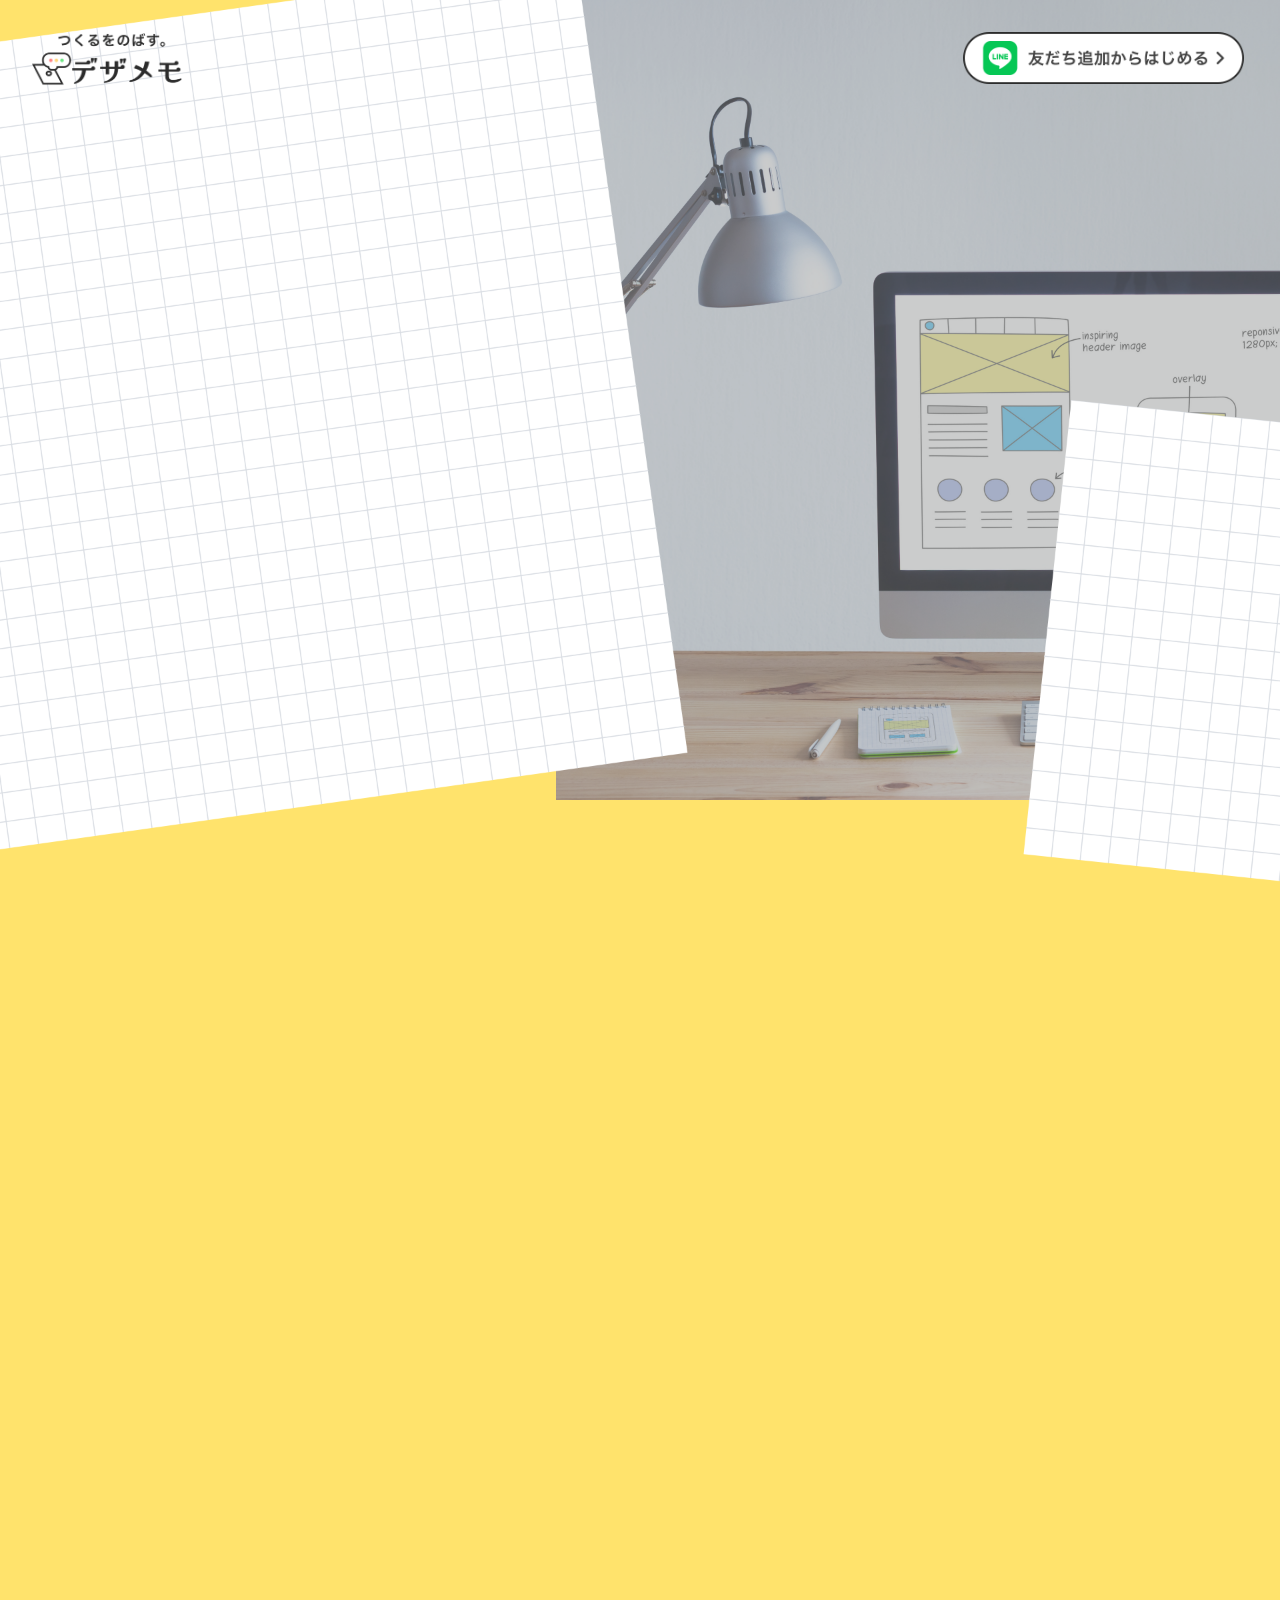
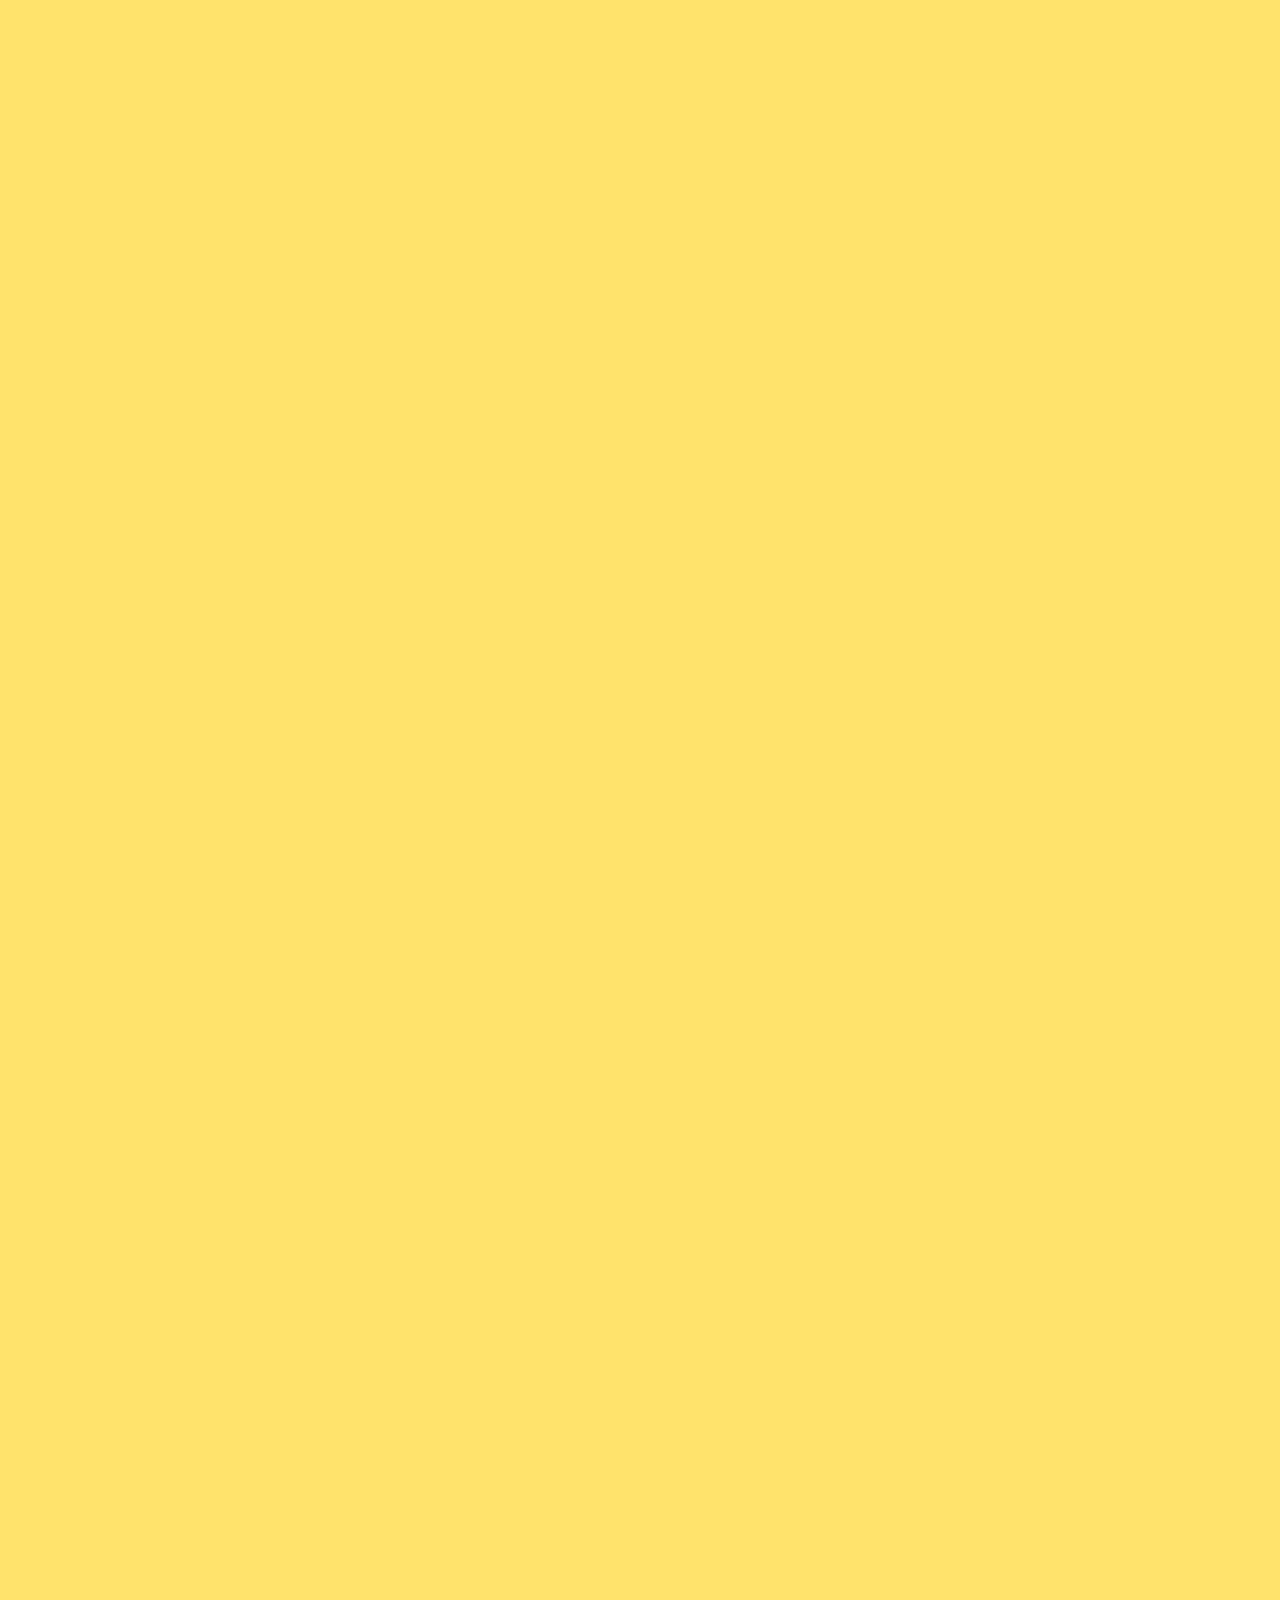
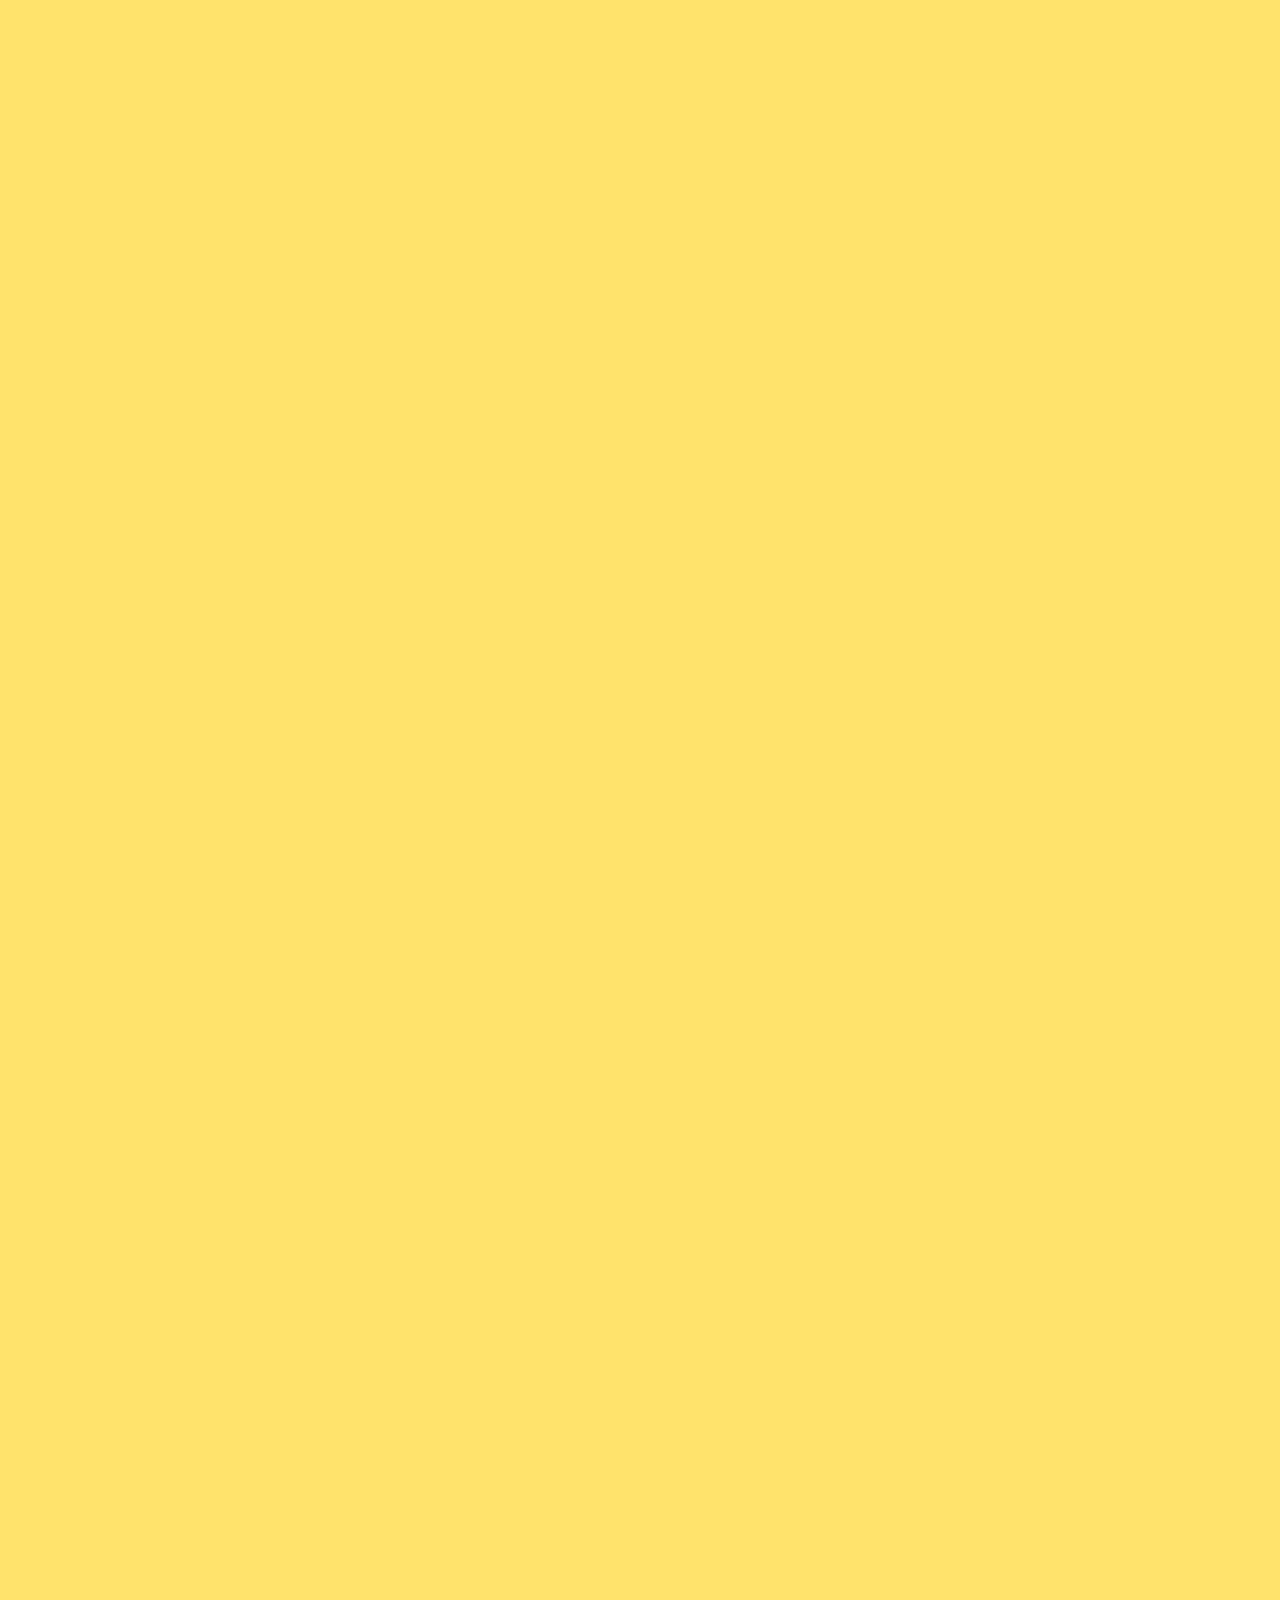
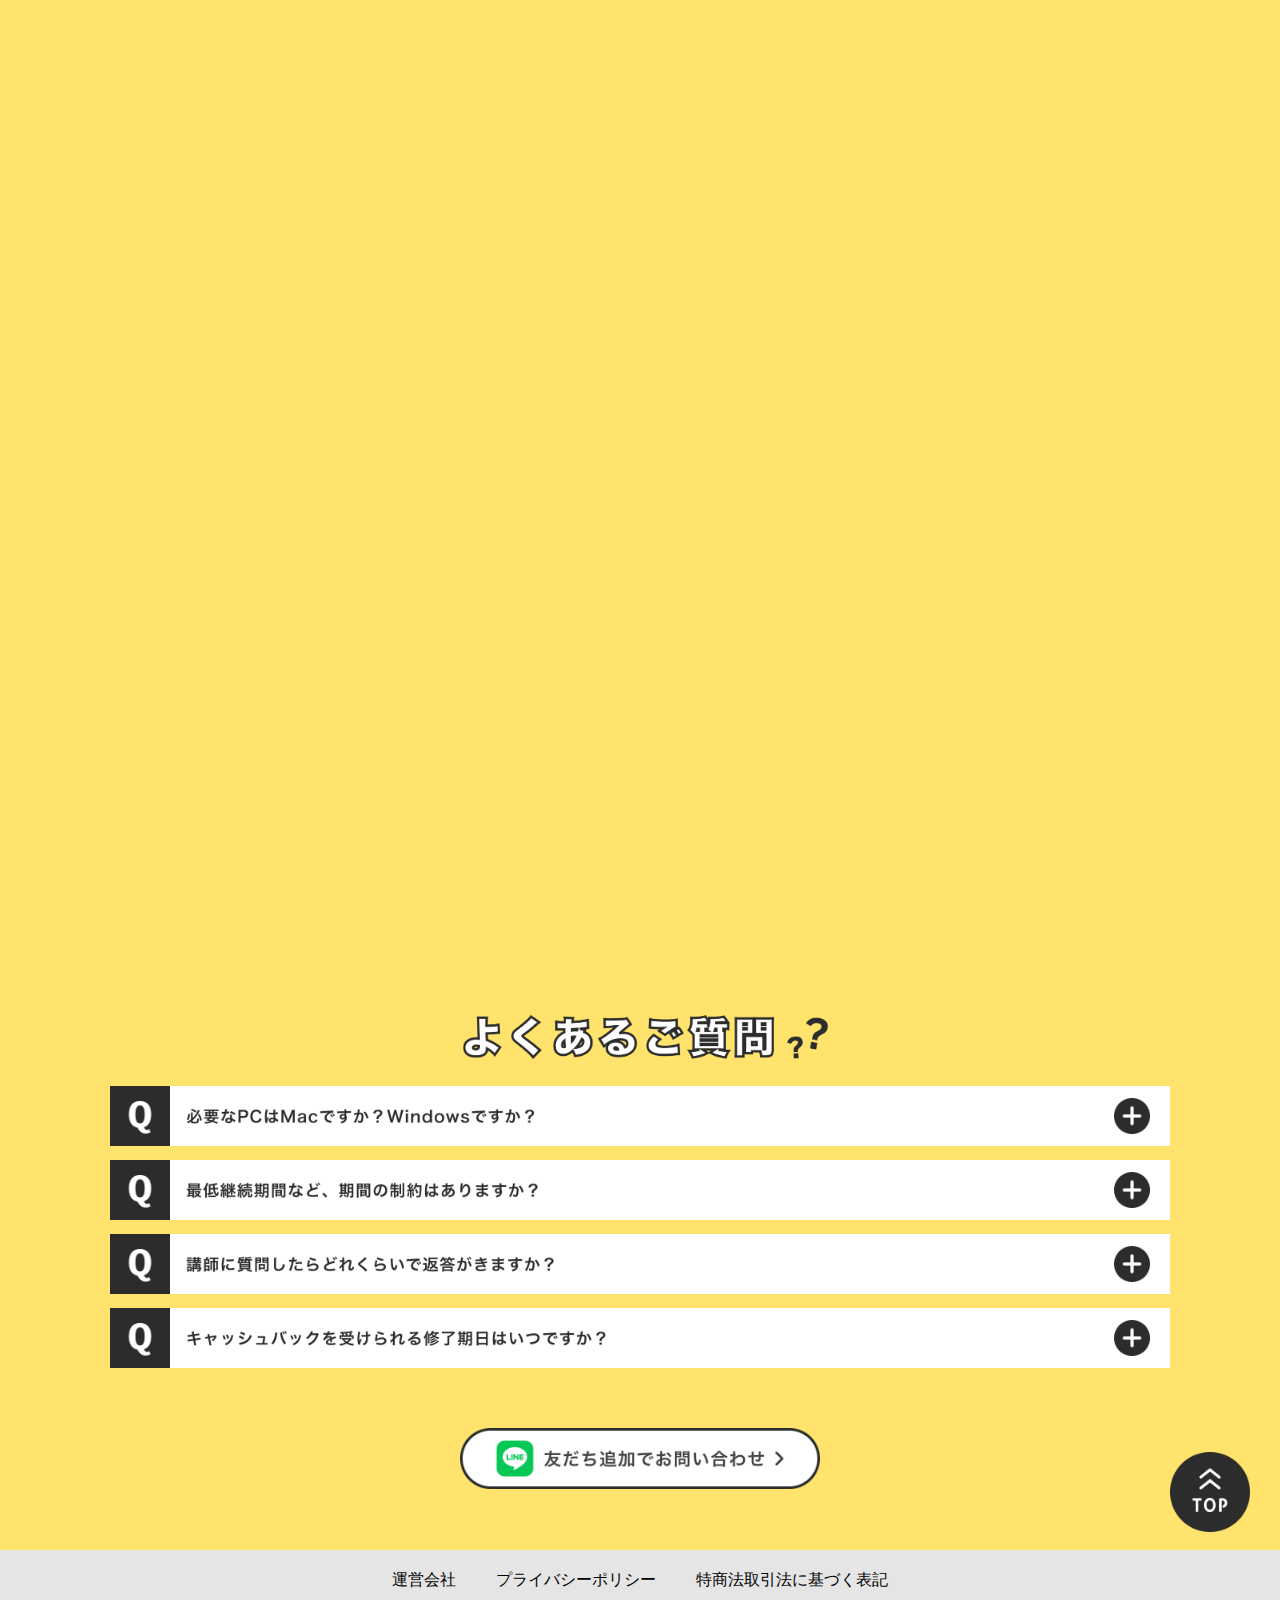
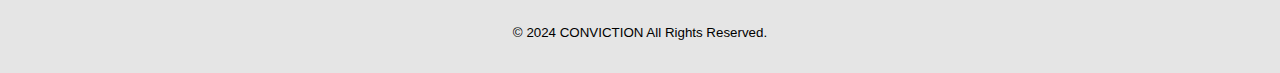
==== index.html @ 263417b7 "load" ====
<!DOCTYPE html>
<html lang="ja">
<head>
<meta http-equiv="Content-Type" content="text/html" charset="UTF-8" />
<meta name="viewport" content="width=device-width, initial-scale=1.0" />
<link rel="icon" href="https://www.conviction-inc/dezamemo.com/assets/img/ico/favicon.ico" />
<title>デザメモ「つくるをのばす。」初心者向けWebデザインカリキュラム</title>
<meta name="description" content="つくるをのばす。初心者向けWebデザインカリキュラム" />
<meta name="keywords" content="デザイン,Webデザイン,WEBデザイン,ウェブデザイン,デザインスクール,webdesign,カリキュラム,スキルアップ,プログラミング,キャリアアップ,デザイナー,プログラマー">
<meta http-equiv="X-UA-Compatible" content="IE=edge" />
<meta name="viewport" content="width=device-width,initial-scale=1,user-scalable=no" />
<meta name="apple-mobile-web-aptitle" content="デザメモ つくるをのばす。初心者向けWebデザインカリキュラム" />
<meta property="og:title" content="デザメモ つくるをのばす。初心者向けWebデザインカリキュラム" />
<meta property="og:description" content="つくるをのばす。初心者向けWebデザインカリキュラム 実践的な課題で実務でも通用するスキルを身につけましょう。" />
<meta property="og:url" content="https://www.conviction-inc/dezamemo.com" />
<meta property="og:image" content="https://www.conviction-inc/dezamemo.com/assets/img/og/ogimage.png" /><!--絶対パスで記述-->
<meta property="og:type" content="website" />
<meta property="og:site_name" content="デザメモ" />
<meta property="og:locale" content="ja_JP" />
<meta name="twitter:card" content="summary_large_image" /><!-- summary summary_large_image photo gallery appから選ぶ -->
<!-- <meta name="twitter:site" content="" /> --><!--twitterユザネ記述-->
<meta name="twitter:title" content="デザメモ つくるをのばす。初心者向けWebデザインカリキュラム" />
<meta name="twitter:url" content="https://www.conviction-inc/dezamemo.com" />
<meta name="twitter:description" content="つくるをのばす。初心者向けWebデザインカリキュラム 実践的な課題で実務でも通用するスキルを身につけましょう。" />
<meta name="twitter:image" content="https://www.conviction-inc/dezamemo.com/assets/mg/og/ogimage.png" /><!--絶対パスで記述-->
<link rel="stylesheet" href="assets/css/reset.css" />
<link rel="stylesheet" href="assets/css/style.css" />
</head>

<body>
<div class="l-wrap">
  <div id="loader">
    <p class="txt">ローディング中</p>
  </div>
  <header class="l-header">
    <h1><img class="p-logo" src="assets/img/dezamemo-logo.png" alt="デザメモ"></h1>
    <button class="p-topBtn" type="button">
      <a href="https://lin.ee/nksVy8W" target="_blank" rel="noopener noreferrer"><img class="p-topBtnImg pc-only" src="assets/img/top-btn.png" alt="友だち追加からはじめる"></a>
    </button>
  </header>
  <main>
    <div class="pc-only">
      <div>
        <img class="p-copyPC smooth" src="assets/img/copy-pc.png" alt="マンツーマンで基礎の基礎から徹底指導！カリキュラム＋コーチング型デザイン学習プログラム">
        <img class="l-visualPC" src="assets/img/main-visual-pc.png" alt="トップビジュアル">
      </div>
      <div class="p-contentsPC fade">
        <h2><img class="p-titlePC" src="assets/img/merit-title-pc.png" alt="デザメモ3つのメリット"></h2>
        <div class="p-meritPC">
          <img class="p-meritPC__img" src="assets/img/merit-pc.png" alt="3つのメリット">
        </div>
      </div>
      <div class="p-contentsPC fade">
        <div class="p-curriPC">
          <img class="p-curriPC__img" src="assets/img/curri-pc.png" alt="カリキュラム内容">
        </div>
      </div>
      <div class="p-contentsPC fade">
        <h2><img class="p-otherTitlePC" src="assets/img/plan-title.png" alt="プラン"></h2>
        <div class="p-planPC">
          <ul>
            <li class="p-planWrapPC">
              <img class="p-planPCImg" src="assets/img/subsc-plan.png" alt="サブスクプラン">
              <div class="p-planTopPC">
                <a href="https://buy.stripe.com/28o03ngq97924Ni28f" target="_blank" rel="noopener noreferrer"><img class="p-planTopPC__topBtn" src="assets/img/subsc-btn.png" alt="サブスクプランを購入"></a>
              </div>
              <div class="p-planBtmPC">
                <a href="https://buy.stripe.com/28obM58XH9haa7C6ow" target="_blank" rel="noopener noreferrer"><img class="p-planBtmPC__btn" src="assets/img/subsc-btn.png" alt="サブスクプランを購入"></a>
              </div>
            </li>
            <li class="p-planWrapPC">
              <img class="p-planPCImg" src="assets/img/5month-plan.png" alt="5ヶ月プラン">
              <div class="p-planTopPC">
                <a href="https://buy.stripe.com/3cs6rL7TDbpi7ZubIR" target="_blank" rel="noopener noreferrer"><img class="p-planTopPC__topBtn" src="assets/img/5month-btn.png" alt="5ヶ月プランを購入"></a>
              </div>
              <div class="p-planBtmPC">
                <a href="https://buy.stripe.com/8wM9DXa1LeBu5RmdR0" target="_blank" rel="noopener noreferrer"><img class="p-planBtmPC__btn" src="assets/img/5month-btn.png" alt="5ヶ月プランを購入"></a>
              </div>
            </li>
            <li class="p-planWrapPC">
              <img class="p-planPCImg" src="assets/img/10month-plan.png" alt="10ヶ月プラン">
              <div class="p-planTopPC">
                <a href="https://buy.stripe.com/9AQ3fzddX8d64Ni00b" target="_blank" rel="noopener noreferrer"><img class="p-planTopPC__topBtn" src="assets/img/10month-btn.png" alt="10ヶ月プランを購入"></a>
              </div>
              <div class="p-planBtmPC">
                <a href="https://buy.stripe.com/14keYh0rb792bbGeV6" target="_blank" rel="noopener noreferrer"><img class="p-planBtmPC__btn" src="assets/img/10month-btn.png" alt="10ヶ月プランを購入"></a>
              </div>
            </li>
          </ul>
        </div>
        <div class="p-planTextPC">
          <img class="p-planTextPC__text" src="assets/img/plan-text-pc.png" alt="大きな手直しも無く、スピード感を持って取り組まれている方で、それぞれ3ヶ月程度が目安期間です。">
        </div>
      </div>
      <div class="p-contentsPC fade">
        <h2><img class="p-exampleTitlePC" src="assets/img/example-title.png" alt="制作例"></h2>
        <div class="p-exampleTextPC">
          <img class="p-exampleTextPC__text" src="assets/img/example-textTop-pc.png" alt="添削による、バナーデザインのブラッシュアップ例を少しだけ公開！ちょっとした工夫で、デザインは一気に変わるものです。">
        </div>
        <div class="p-examplePC">
          <img class="p-examplePC__img" src="assets/img/example-pc.png" alt="制作例詳細">
        </div>
        <div class="p-exampleTextPCBtm">
          <img class="p-exampleTextPCBtm__text" src="assets/img/example-textBtm-pc.png" alt="※元のデザインを尊重してフィードバックをしますので、独創性も活かせます！">
        </div>
      </div>
      <div class="p-contentsPC fade">
        <h2><img class="p-exampleTitlePC" src="assets/img/voice-title.png" alt="受講者の声"></h2>
        <div class="p-voicePC">
          <img class="p-examplePC__img" src="assets/img/voice-pc.png" alt="受講者の声詳細">
        </div>
      </div>
      <div class="p-contentsPC">
        <h2><img class="p-questionTitlePC" src="assets/img/question-title.png" alt="よくある質問"></h2>
        <div class="p-questionPC">
          <ul>
            <li class="p-questionWrapPC">
              <div class="p-question">
                <img class="p-questionBox" src="assets/img/Q.png" alt="Q1">
                <img class="p-question__text" src="assets/img/Q1-pc.png" alt="必要なPCはMacですか？Windowsですか？">
                <button class="p-question__plus" id="button1"></button>
              </div>
              <div class="p-answer hidden" id="list1">
                <img class="p-questionBoxA" src="assets/img/A.png" alt="A1">
                <div>
                  <img class="p-questionBorder" src="assets/img/border.png" alt="点線">
                  <img class="p-question__textA1" src="assets/img/A1-pc.png" alt="どちらでも大丈夫ですが、推奨はMacです。WindowsだとAdobeツールを使った際、動きが重くなるというご報告をいくつかいただいています。">
                </div>
              </div>
            </li>
            <li class="p-questionWrapPC">
              <div class="p-question">
                <img class="p-questionBox" src="assets/img/Q.png" alt="Q2">
                <img class="p-question__text" src="assets/img/Q2-pc.png" alt="最低継続期間など、期間の制約はありますか？">
                <button class="p-question__plus" id="button2"></button>
              </div>
              <div class="p-answer hidden" id="list2">
                <img class="p-questionBoxA" src="assets/img/A.png" alt="A2">
                <div>
                  <img class="p-questionBorder" src="assets/img/border.png" alt="点線">
                  <img class="p-question__textA2" src="assets/img/A2-pc.png" alt="いずれのプランも途中解約は不可とさせていただいております。(サブスクプラン以外は早期修了でキャッシュバックあり/いずれのプランも8日以内での解約希望はクーリングオフ適用で全額返金)">
                </div>
              </div>
            </li>
            <li class="p-questionWrapPC">
              <div class="p-question">
                <img class="p-questionBox" src="assets/img/Q.png" alt="Q3">
                <img class="p-question__text" src="assets/img/Q3-pc.png" alt="講師に質問したらどれくらいで返答がきますか？">
                <button class="p-question__plus" id="button3"></button>
              </div>
              <div class="p-answer hidden" id="list3">
                <img class="p-questionBoxA" src="assets/img/A.png" alt="A3">
                <div>
                  <img class="p-questionBorder" src="assets/img/border.png" alt="点線">
                  <img class="p-question__text3" src="assets/img/A3-pc.png" alt="質問から24時間以内に何かしらの返答をお送りしております。質問は1日(24時間)のうちいつでも可能です。ただしながら現役エンジニア/デザイナーが講師を務めておりますので、業務都合により返答状況に変動がございますことをご承知おきいただければと思います。">
                </div>
              </div>
            </li>
            <li class="p-questionWrapPC">
              <div class="p-question">
                <img class="p-questionBox" src="assets/img/Q.png" alt="Q4">
                <img class="p-question__text" src="assets/img/Q4-pc.png" alt="キャッシュバックを受けられる修了期日はいつですか？">
                <button class="p-question__plus" id="button4"></button>
              </div>
              <div class="p-answer hidden" id="list4">
                <img class="p-questionBoxA" src="assets/img/A.png" alt="A4">
                <div>
                  <img class="p-questionBorder" src="assets/img/border.png" alt="点線">
                  <img class="p-question__text4" src="assets/img/A4-pc.png" alt="(サブスクプラン以外)1ヶ月ごとに修了状況を確認いたします。翌月へと日付が切り替わった瞬間から、1ヶ月分キャッシュバックが減ります。例：5ヶ月プラン/ 3月18日入会→4月17日 23:59までにカリキュラム修了(フィードバック含む)していれば、4ヶ月分のキャッシュバックとなります。(4月18日 0:00から3ヶ月分に切替)※1ヶ月は、月の途中からであっても当月が30日間であれば30日、31日間ある月であれば31日、というようにカウントします。">
                </div>
              </div>
            </li>
          </ul>
        </div>
      </div>
      <div class="p-contentsPC">
        <button class="p-btmBtn" type="button">
          <a href="https://lin.ee/nksVy8W" target="_blank" rel="noopener noreferrer"><img class="p-btmBtnImg" src="assets/img/btm-btn.png" alt="友だち追加でお問い合わせ"></a>
        </button>
      </div>
    </div>
    <div class="mb-only">
      <img class="l-visualMB" src="assets/img/main-visual-mb.png" alt="トップビジュアル">
      <div class="l-topContents">
        <img class="p-copyMB smooth" src="assets/img/copy-mb.png" alt="マンツーマンで基礎の基礎から徹底指導！カリキュラム＋コーチング型デザイン学習プログラム">
        <button class="p-topBtnMB" type="button">
          <a href="https://lin.ee/nksVy8W" target="_blank" rel="noopener noreferrer"><img class="p-topBtnMB__img" src="assets/img/top-btn.png" alt="友だち追加からはじめる"></a>
        </button>
      </div>
      <div class="p-contentsMB fade">
        <h2><img class="p-titleMB" src="assets/img/merit-title-mb.png" alt="デザメモ3つのメリット"></h2>
        <div class="p-meritMB">
          <ul>
            <li><img class="p-meritMB__img" src="assets/img/merit-1.png" alt="1つ目のメリット"></li>
            <li><img class="p-meritMB__img" src="assets/img/merit-2.png" alt="2つ目のメリット"></li>
            <li><img class="p-meritMB__img" src="assets/img/merit-3.png" alt="3つ目のメリット"></li>
          </ul>
        </div>
      </div>
      <div class="p-contentsMB fade">
        <div class="p-curriMB">
          <img class="p-curriMB__img" src="assets/img/curri-mb.png" alt="カリキュラム内容">
        </div>
      </div>
      <div class="p-contentsMB fade">
        <h2><img class="p-planTitleMB" src="assets/img/plan-title.png" alt="プラン"></h2>
        <div class="p-planMB">
          <ul>
            <li class="p-planWrap">
              <img class="p-planWrap__img" src="assets/img/subsc-plan.png" alt="サブスクプラン">
              <div class="p-planTop">
                <a href="https://buy.stripe.com/28o03ngq97924Ni28f" target="_blank" rel="noopener noreferrer"><img class="p-planMB__topBtn" src="assets/img/subsc-btn.png" alt="サブスクプランを購入"></a>
              </div>
              <div class="p-planBtm">
                <a href="https://buy.stripe.com/28obM58XH9haa7C6ow" target="_blank" rel="noopener noreferrer"><img class="p-planMB__btn" src="assets/img/subsc-btn.png" alt="サブスクプランを購入"></a>
              </div>
            </li>
            <li class="p-planWrap">
              <img class="p-planWrap__img" src="assets/img/5month-plan.png" alt="5ヶ月プラン">
              <div class="p-planTop">
                <a href="https://buy.stripe.com/3cs6rL7TDbpi7ZubIR" target="_blank" rel="noopener noreferrer"><img class="p-planMB__topBtn" src="assets/img/5month-btn.png" alt="5ヶ月プランを購入"></a>
              </div>
              <div class="p-planBtm">
                <a href="https://buy.stripe.com/8wM9DXa1LeBu5RmdR0" target="_blank" rel="noopener noreferrer"><img class="p-planMB__btn" src="assets/img/5month-btn.png" alt="5ヶ月プランを購入"></a>
              </div>
            </li>
            <li class="p-planWrap">
              <img class="p-planWrap__img" src="assets/img/10month-plan.png" alt="10ヶ月プラン">
              <div class="p-planTop">
                <a href="https://buy.stripe.com/9AQ3fzddX8d64Ni00b" target="_blank" rel="noopener noreferrer"><img class="p-planMB__topBtn" src="assets/img/10month-btn.png" alt="10ヶ月プランを購入"></a>
              </div>
              <div class="p-planBtm">
                <a href="https://buy.stripe.com/14keYh0rb792bbGeV6" target="_blank" rel="noopener noreferrer"><img class="p-planMB__btn" src="assets/img/10month-btn.png" alt="10ヶ月プランを購入"></a>
              </div>
            </li>
          </ul>
        </div>
        <div class="p-planTextMB"><img class="p-planTextMB__text" src="assets/img/plan-text-mb.png" alt="プラン注意文言"></div>
      </div>
      <div class="p-contentsMB fade">
        <h2><img class="p-planTitleMB" src="assets/img/example-title.png" alt="制作例"></h2>
        <div class="p-exampleTextMB">
          <img class="p-exampleTextMB__text" src="assets/img/example-textTop-mb.png" alt="添削による、バナーデザインのブラッシュアップ例を少しだけ公開！ちょっとした工夫で、デザインは一気に変わるものです。">
        </div>
        <div class="p-exampleMB">
          <img class="p-meritPC__img" src="assets/img/example-mb.png" alt="制作例詳細">
        </div>
        <div class="p-exampleTextMBBtm">
          <img class="p-exampleTextMBBtm__text" src="assets/img/example-textBtm-mb.png" alt="※元のデザインを尊重してフィードバックをしますので、独創性も活かせます！">
        </div>
      </div>
      <div class="p-contentsMB fade">
        <h2><img class="p-planTitleMB" src="assets/img/voice-title.png" alt="受講者の声"></h2>
        <div class="p-voiceMB">
          <img class="p-meritPC__img" src="assets/img/voice-mb.png" alt="受講者の声詳細">
        </div>
      </div>
      <div class="p-contentsMB">
        <h2><img class="p-questionTitleMB" src="assets/img/question-title.png" alt="よくある質問"></h2>
        <div class="p-questionPC">
          <ul>
            <li class="p-questionWrapPC">
              <div class="p-question">
                <img class="p-questionBox" src="assets/img/Q.png" alt="Q1">
                <img class="p-question__text" src="assets/img/Q1-mb.png" alt="必要なPCはMacですか？Windowsですか？">
                <button class="p-question__plus" id="button5"></button>
              </div>
              <div class="p-answer hidden" id="list5">
                <img class="p-questionBoxA" src="assets/img/A.png" alt="A1">
                <div>
                  <img class="p-questionBorder" src="assets/img/border.png" alt="点線">
                  <img class="p-question__textA1" src="assets/img/A1-mb.png" alt="どちらでも大丈夫ですが、推奨はMacです。WindowsだとAdobeツールを使った際、動きが重くなるというご報告をいくつかいただいています。">
                </div>
              </div>
            </li>
            <li class="p-questionWrapPC">
              <div class="p-question">
                <img class="p-questionBox" src="assets/img/Q.png" alt="Q2">
                <img class="p-question__text" src="assets/img/Q2-mb.png" alt="最低継続期間など、期間の制約はありますか？">
                <button class="p-question__plus" id="button6"></button>
              </div>
              <div class="p-answer hidden" id="list6">
                <img class="p-questionBoxA" src="assets/img/A.png" alt="A2">
                <div>
                  <img class="p-questionBorder" src="assets/img/border.png" alt="点線">
                  <img class="p-question__textA2" src="assets/img/A2-mb.png" alt="いずれのプランも途中解約は不可とさせていただいております。(サブスクプラン以外は早期修了でキャッシュバックあり/いずれのプランも8日以内での解約希望はクーリングオフ適用で全額返金)">
                </div>
              </div>
            </li>
            <li class="p-questionWrapPC">
              <div class="p-question">
                <img class="p-questionBox" src="assets/img/Q.png" alt="Q3">
                <img class="p-question__text" src="assets/img/Q3-mb.png" alt="講師に質問したらどれくらいで返答がきますか？">
                <button class="p-question__plus" id="button7"></button>
              </div>
              <div class="p-answer hidden" id="list7">
                <img class="p-questionBoxA" src="assets/img/A.png" alt="A3">
                <div>
                  <img class="p-questionBorder" src="assets/img/border.png" alt="点線">
                  <img class="p-question__text3" src="assets/img/A3-mb.png" alt="質問から24時間以内に何かしらの返答をお送りしております。質問は1日(24時間)のうちいつでも可能です。ただしながら現役エンジニア/デザイナーが講師を務めておりますので、業務都合により返答状況に変動がございますことをご承知おきいただければと思います。">
                </div>
              </div>
            </li>
            <li class="p-questionWrapPC">
              <div class="p-question">
                <img class="p-questionBox" src="assets/img/Q.png" alt="Q4">
                <img class="p-question__text" src="assets/img/Q4-mb.png" alt="キャッシュバックを受けられる修了期日はいつですか？">
                <button class="p-question__plus" id="button8"></button>
              </div>
              <div class="p-answer hidden" id="list8">
                <img class="p-questionBoxA" src="assets/img/A.png" alt="A4">
                <div>
                  <img class="p-questionBorder" src="assets/img/border.png" alt="点線">
                  <img class="p-question__text4" src="assets/img/A4-mb.png" alt="(サブスクプラン以外)1ヶ月ごとに修了状況を確認いたします。翌月へと日付が切り替わった瞬間から、1ヶ月分キャッシュバックが減ります。例：5ヶ月プラン/ 3月18日入会→4月17日 23:59までにカリキュラム修了(フィードバック含む)していれば、4ヶ月分のキャッシュバックとなります。(4月18日 0:00から3ヶ月分に切替)※1ヶ月は、月の途中からであっても当月が30日間であれば30日、31日間ある月であれば31日、というようにカウントします。">
                </div>
              </div>
            </li>
          </ul>
        </div>
      </div>
      <div class="p-contentsMB">
        <button class="p-btmBtn" type="button">
          <a href="https://lin.ee/nksVy8W" target="_blank" rel="noopener noreferrer"><img class="p-btmBtnImg" src="assets/img/btm-btn.png" alt="友だち追加でお問い合わせ"></a>
        </button>
      </div>
    </div>
    <div class="p-pageTop">
      <img class="c-pageTop" src="assets/img/page-top.png" alt="ページトップへ">
    </div>
  </main>
  <footer class="l-footer">
    <nav>
      <ul class="p-footerNav">
        <li><a href="https://www.conviction-inc.com/" target="_blank" rel="noopener noreferrer">運営会社</a></li>
        <li><a href="privacy/index.html">プライバシーポリシー</a></li>
        <li><a href="tokusyoho/index.html">特商法取引法に基づく表記</a></li>
      </ul>
    </nav>
    <small>&copy; 2024 CONVICTION All Rights Reserved.</small>
  </footer>
</div>
<script type="text/javascript" src="assets/js/index.js"></script>
</body>
</html>
---- assets/css/style.css ----
#loader {
  position: fixed;
  width: 100%;
  height: 100vh;
  background-color: #fff;
  z-index: 555;
  top: 0;
  left: 0;
  display: flex;
  justify-content: center;
  align-items: center;
  z-index: 9999;
}

#loader .txt {
  font-size: 45px;
  font-weight: bold;
  color: rgb(30, 50, 93);
}

.loaded {
  opacity: 0;
  visibility: hidden;
}

.pc-only {
  margin: 0;
  padding: 0;
}

.mb-only {
  margin: 0;
  padding: 0;
}

.l-wrap {
  width: 100vw;
  margin: 0;
  padding: 0;
}

.l-header {
  display: flex;
  top: 0;
  left: 0;
  margin: 20px 32px 0;
  position: absolute;
  width: calc(100vw - 64px);
  height: 54px;
}

.p-logo {
  left: 32px;
  margin-top: -8px;
  width: 100%;
  height: 58px;
  z-index: 1000;
}

.p-copyPC {
  position: absolute;
  z-index: 2;
  left: 10%;
  top: 132px;
  height: 44vw;
}

.l-visualPC {
  width: 100vw;
  height: auto;
  z-index: 1;
}

.l-visualMB {
  width: 100vw;
  height: auto;
}

.p-topBtn {
  position: absolute;
  top: 12px;
  right: 4px;
  width: auto;
  height: 52px;
  z-index: 101;
}

.p-topBtnImg {
  width: auto;
  height: 52px;
}

.p-contentsPC {
  margin: 60px 0 0;
  width: 100vw;
}

.p-contentsMB {
  margin: 60px 0 0;
  width: 100vw;
}

.p-titlePC {
  display: block;
  margin: 0 auto;
  height: 70px;
}

.p-titleMB {
  display: block;
  margin: 0 auto;
  height: 120px;
}

.p-meritPC {
  margin: 32px 44px 0 36px;
}

.p-meritPC__img {
  width: 100%;
}

.p-meritMB {
  margin: 32px 20px 0 10px;
}

.p-meritMB li {
  margin-bottom: 16px;
  width: 100%;
}

.p-meritMB li:last-child {
  margin-bottom: 0;
}

.p-meritMB__img {
  width: 100%;
}

.p-curriPC {
  margin: 0 20px;
  padding-top: 28px;
}

.p-curriPC__img {
  width: calc(100vw - 40px);
}

.p-curriMB {
  padding-top: 10px;
}

.p-curriMB__img {
  width: 100vw;
}

.p-otherTitlePC {
  display: block;
  margin: 0 auto;
  padding-top: 20px;
  height: 84px;
}

.p-planTitleMB {
  display: block;
  margin: 0 auto;
  padding-top: 20px;
  height: 80px;
}

.p-planPC {
  margin: 32px auto 0;
}

.p-planPC ul {
  display: flex;
  justify-content: center;
  margin-right: 0;
}

.p-planPC ul li {
  margin-right: 8px;
}

.p-planPC ul li:last-child {
  margin-right: 0;
}

.p-planWrapPC {
  position: relative;
}

.p-planMB {
  margin: 32px 16px 0;
}

.p-planWrap {
  position: relative;
  margin-bottom: 20px;
}

.p-planWrap:last-child {
  margin-bottom: 0;
}

.p-planPCImg {
  width: auto;
  height: 1100px;
}

.p-planWrap__img {
  display: block;
  margin: 0 auto;
  width: auto;
  height: 1100px;
}

.p-planTopPC {
  display: block;
  margin: 0 auto;
  width: 300px;
  height: auto;
}

.p-planBtmPC {
  display: block;
  margin: 0 auto;
  width: 300px;
  height: auto;
}

.p-planTopPC__topBtn {
  z-index: 2;
  position: absolute;
  bottom: 486px;
  width: 300px;
}

.p-planBtmPC__btn {
  z-index: 2;
  display: block;
  margin: 0 auto;
  position: absolute;
  bottom: 52px;
  width: 300px;
}

.p-planTop {
  display: block;
  margin: 0 auto;
  width: 300px;
  height: auto;
}

.p-planBtm {
  display: block;
  margin: 0 auto;
  width: 300px;
  height: auto;
}

.p-planMB__topBtn {
  z-index: 2;
  position: absolute;
  bottom: 486px;
  width: 300px;
}

.p-planMB__btn {
  z-index: 2;
  display: block;
  margin: 0 auto;
  position: absolute;
  bottom: 52px;
  width: 300px;
}

.p-planTextPC {
  display: block;
  margin: 16px auto 0;
  width: 830px;
}

.p-planTextMB {
  display: block;
  margin: 16px auto 0;
  width: 310px;
}

.p-planTextPC__text {
  width: 830px;
}

.p-planTextMB__text {
  display: block;
  margin: 0 auto;
  width: 310px;
}

.p-exampleTitlePC {
  display: block;
  margin: 0 auto;
  padding-top: 60px;
  height: 84px;
}

.p-exampleTextPC {
  display: block;
  margin: 32px auto 0;
  width: 620px;
}

.p-exampleTextPC__text {
  width: 620px;
}

.p-exampleTextPCBtm {
  display: block;
  margin: 12px auto 0;
  width: 700px;
}

.p-exampleTextPCBtm__text {
  width: 700px;
}

.p-exampleTextMB {
  display: block;
  margin: 32px auto 0;
  width: 310px;
}

.p-exampleTextMB__text {
  display: block;
  margin: 0 auto;
  width: 310px;
}

.p-exampleTextMBBtm {
  display: block;
  margin: 12px auto 0;
  width: 312px;
}

.p-exampleTextMBBtm__text {
  display: block;
  margin: 0 auto;
  width: 312px;
}

.p-examplePC {
  margin: 24px 44px 0;
}

.p-examplePC__img {
  width: 100%;
}

.p-exampleMB {
  margin: 32px 20px 0;
}

.p-voicePC {
  margin: 10px 44px 0;
}

.p-voiceMB {
  margin: 6px 20px 0;
}

.p-questionPC {
  margin: 24px 110px 0;
}

.p-questionTitlePC {
  display: block;
  margin: 0 auto;
  padding-top: 60px;
  padding-left: 12px;
  height: 50px;
}

.p-questionTitleMB {
  display: block;
  margin: 0 auto;
  padding-top: 50px;
  padding-left: 12px;
  height: 46px;
}

.p-questionWrapPC {
  background-color: white;
  margin-bottom: 14px;
  width: 100%;
  height: auto;
}

.p-question {
  display: flex;
  align-items: center;
}

.p-answer {
  display: flex;
  align-items: flex-start
}

.p-questionBox {
  width: 60px;
  height: 60px;
}

.p-questionBoxA {
  margin-top: 3px;
  width: 60px;
  height: 60px;
}

.p-question__text {
  display: block;
  margin-left: 16px;
  width: auto;
  height: 16px;
}

.p-question__plus {
  display: block;
  margin: 0 20px 0 auto;
  width: 36px;
  height: 36px;
  background: url("../img/plus.png");
  background-size: contain;
  background-repeat: no-repeat;
}

.p-question__plus.close {
  background: url("../img/mainasu.png");
  background-size: contain;
  background-repeat: no-repeat;
}

.p-questionBorder {
  display: block;
  top: -8px;
  width: 100%;
}

.p-question__textA1 {
  display: block;
  margin: 16px 0 20px 16px;
  width: auto;
  height: 64px;
}

.p-question__textA2 {
  display: block;
  margin: 16px 0 20px 16px;
  width: auto;
  height: 66px;
}

.p-question__text3 {
  display: block;
  margin: 16px 0 20px 16px;
  width: auto;
  height: 90px;
}

.p-question__text4 {
  display: block;
  margin: 16px 0 20px 16px;
  width: auto;
  height: 168px;
}

.p-btmBtn {
  display: block;
  margin: 0 auto 60px;
  width: 360px;
  height: auto;
}

.p-btmBtnImg {
  width: 360px;
  height: auto;
}

.l-footer {
  text-align: center;
  background-color: #E5E5E5;
  padding: 20px 0 32px 0;
}

.p-footerNav {
  display: flex;
  justify-content: center;
  margin-bottom: 32px;
}

.p-footerNav li {
  margin-right: 40px;
}

.p-footerNav li:last-child {
  margin-right: 0;
}

.p-pageTop {
  margin: -100px 30px 0 auto;
  padding-bottom: 18px;
  width: 80px;
  height: 80px;
}

.c-pageTop {
  width: 80px;
  height: 80px;
}

@media only screen and (max-width: 1019px) {
  .p-planPCImg {
    width: auto;
    height: 900px;
  }

  .p-planTopPC {
    display: block;
    margin: 0 auto;
    width: 250px;
    height: auto;
  }
  
  .p-planBtmPC {
    display: block;
    margin: 0 auto;
    width: 250px;
    height: auto;
  }
  
  .p-planTopPC__topBtn {
    z-index: 2;
    position: absolute;
    bottom: 406px;
    width: 250px;
  }
  
  .p-planBtmPC__btn {
    z-index: 2;
    display: block;
    margin: 0 auto;
    position: absolute;
    bottom: 50px;
    width: 250px;
  }

  .p-planTextPC {
    display: block;
    margin: 12px auto 0;
    width: 790px;
  }

  .p-planTextPC__text {
    width: 790px;
  }
}

@media only screen and (max-width: 854px) {
  .p-question__text {
    display: block;
    margin-left: 16px;
    width: auto;
    height: 14px;
  }
  
  .p-questionBorder {
    display: block;
    margin: 0 auto;
    width: 100%;
  }
  
  .p-question__textA1 {
    display: block;
    margin: 16px 0 20px 16px;
    width: auto;
    height: 56px;
  }
  
  .p-question__textA2 {
    display: block;
    margin: 16px 0 20px 16px;
    width: auto;
    height: 57px;
  }
  
  .p-question__text3 {
    display: block;
    margin: 16px 0 20px 16px;
    width: auto;
    height: 78px;
  }
  
  .p-question__text4 {
    display: block;
    margin: 16px 0 20px 16px;
    width: auto;
    height: 144px;
  }
}

@media only screen and (min-width: 768px) {
  .mb-only {
    display: none;
  }
}

@media only screen and (max-width: 767px) {
  .l-wrap {
    position: relative;
  }

  .pc-only {
    display: none;
  }

  .l-header {
    position: absolute;
    margin: 16px 12px 0;
    width: calc(100vw - 24px);
  }

  .p-logo {
    z-index: 3;
    position: absolute;
    left: 10px;
    width: auto;
    height: 46px;
  }

  .l-topContents {
    position: absolute;
    z-index: 2;
    margin: 0 5%;
    top: 17vh;
    width: 90%;
    height: 90vh;
  }

  .p-copyMB {
    display: block;
    margin: 0 auto;
    width: 100%;
    height: auto;
  }

  .p-topBtnMB {
    display: block;
    margin: 24px auto 0;
    width: 85%;
    height: auto;
  }
  
  .p-topBtnMB__img {
    width: 100%;
    height: 100%;
  }

  .p-questionWrapPC {
    margin-bottom: 8px;
  }

  .p-questionPC {
    margin: 24px 16px 0;
  }

  .p-questionBox {
    margin-top: -28px;
    width: 40px;
    height: 40px;
  }
  
  .p-questionBoxA {
    margin-top: 0;
    width: 40px;
    height: 40px;
  }
  
  .p-question__text {
    display: block;
    margin: 14px auto 14px 8px;
    width: auto;
    height: 40px;
  }
  
  .p-question__plus {
    display: block;
    margin: 0 20px 0 auto;
    width: 24px;
    height: 24px;
  }

  .p-questionBorder {
    margin-top: 0;
  }

  .p-question__textA1 {
    display: block;
    margin: 14px 0 18px 8px;
    width: 230px;
    height: auto;
  }
  
  .p-question__textA2 {
    display: block;
    margin: 14px 0 18px 8px;
    width: 230px;
    height: auto;
  }
  
  .p-question__text3 {
    display: block;
    margin: 14px 0 18px 8px;
    width: 230px;
    height: auto;
  }
  
  .p-question__text4 {
    display: block;
    margin: 14px 0 18px 8px;
    width: 230px;
    height: auto;
  }

  .p-btmBtn {
    display: block;
    margin: 0 auto 60px;
    width: 85%;
    height: auto;
  }
  
  .p-btmBtnImg {
    width: 100%;
    height: auto;
  }

  .p-footerNav {
    flex-wrap: wrap;
  }

  .p-footerNav li {
    margin-right: 16px;
  }

  .p-pageTop {
    margin: -44px 12px 0 auto;
    padding-bottom: 12px;
    width: 60px;
    height: 60px;
  }
  
  .c-pageTop {
    width: 60px;
    height: 60px;
  }
}

@media only screen and (max-width: 366px) {
  .p-planWrap {
    position: relative;
    margin-bottom: 16px;
  }
  
  .p-planPCImg {
    height: 950px;
  }
  
  .p-planWrap__img {
    height: 950px;
  }

  .p-planTop {
    width: 260px;
  }
  
  .p-planBtm {
    width: 260px;
  }

  .p-planMB__topBtn {
    bottom: 418px;
    width: 260px;
  }

  .p-planMB__btn {
    bottom: 44px;
    width: 260px;
  }
}

@media only screen and (max-width: 355px) {
  .p-questionTitleMB {
    height: 40px;
  }
}

.hidden {
  display: none;
}

.smooth {
	animation-name:smoothAnime;
	animation-duration:1s;
	animation-fill-mode:forwards;
  transform-origin:left;
	opacity:0;
}

@keyframes smoothAnime {
  from {
    transform:translate3d(0, 100%, 0) skewY(12deg);
    opacity:0;
  }

  to {
    transform:translate3d(0, 0, 0) skewY(0);
    opacity:1;
  }
}

.fade {
	opacity: 0;
	transform: translateY(100px);
	transition: opacity 1.5s, transform 1s;
}

.fade.active {
	opacity: 1;
	transform: translateY(0px);
}

.l-privacy {
  margin: 32px 60px 40px;
}

.p-line {
  color: #3F70F5;
  border-bottom: 1px solid #3F70F5;
}
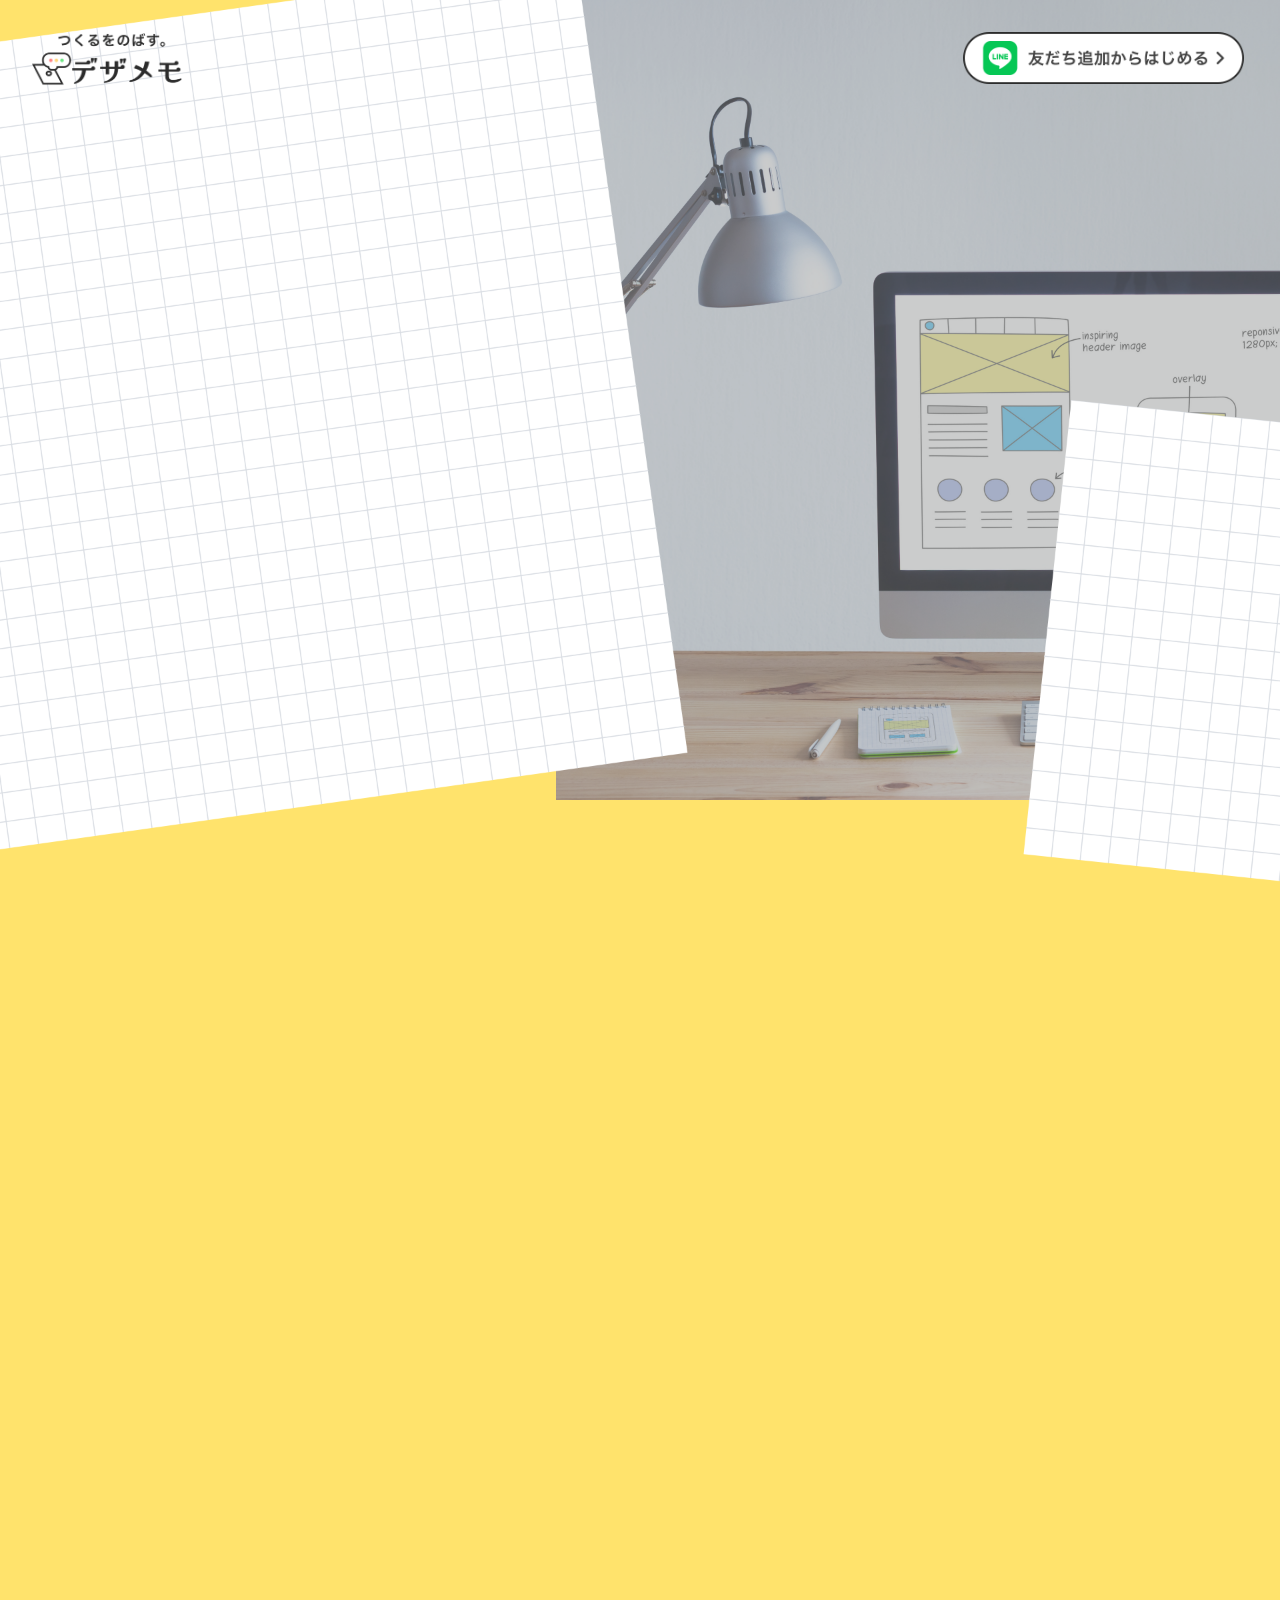
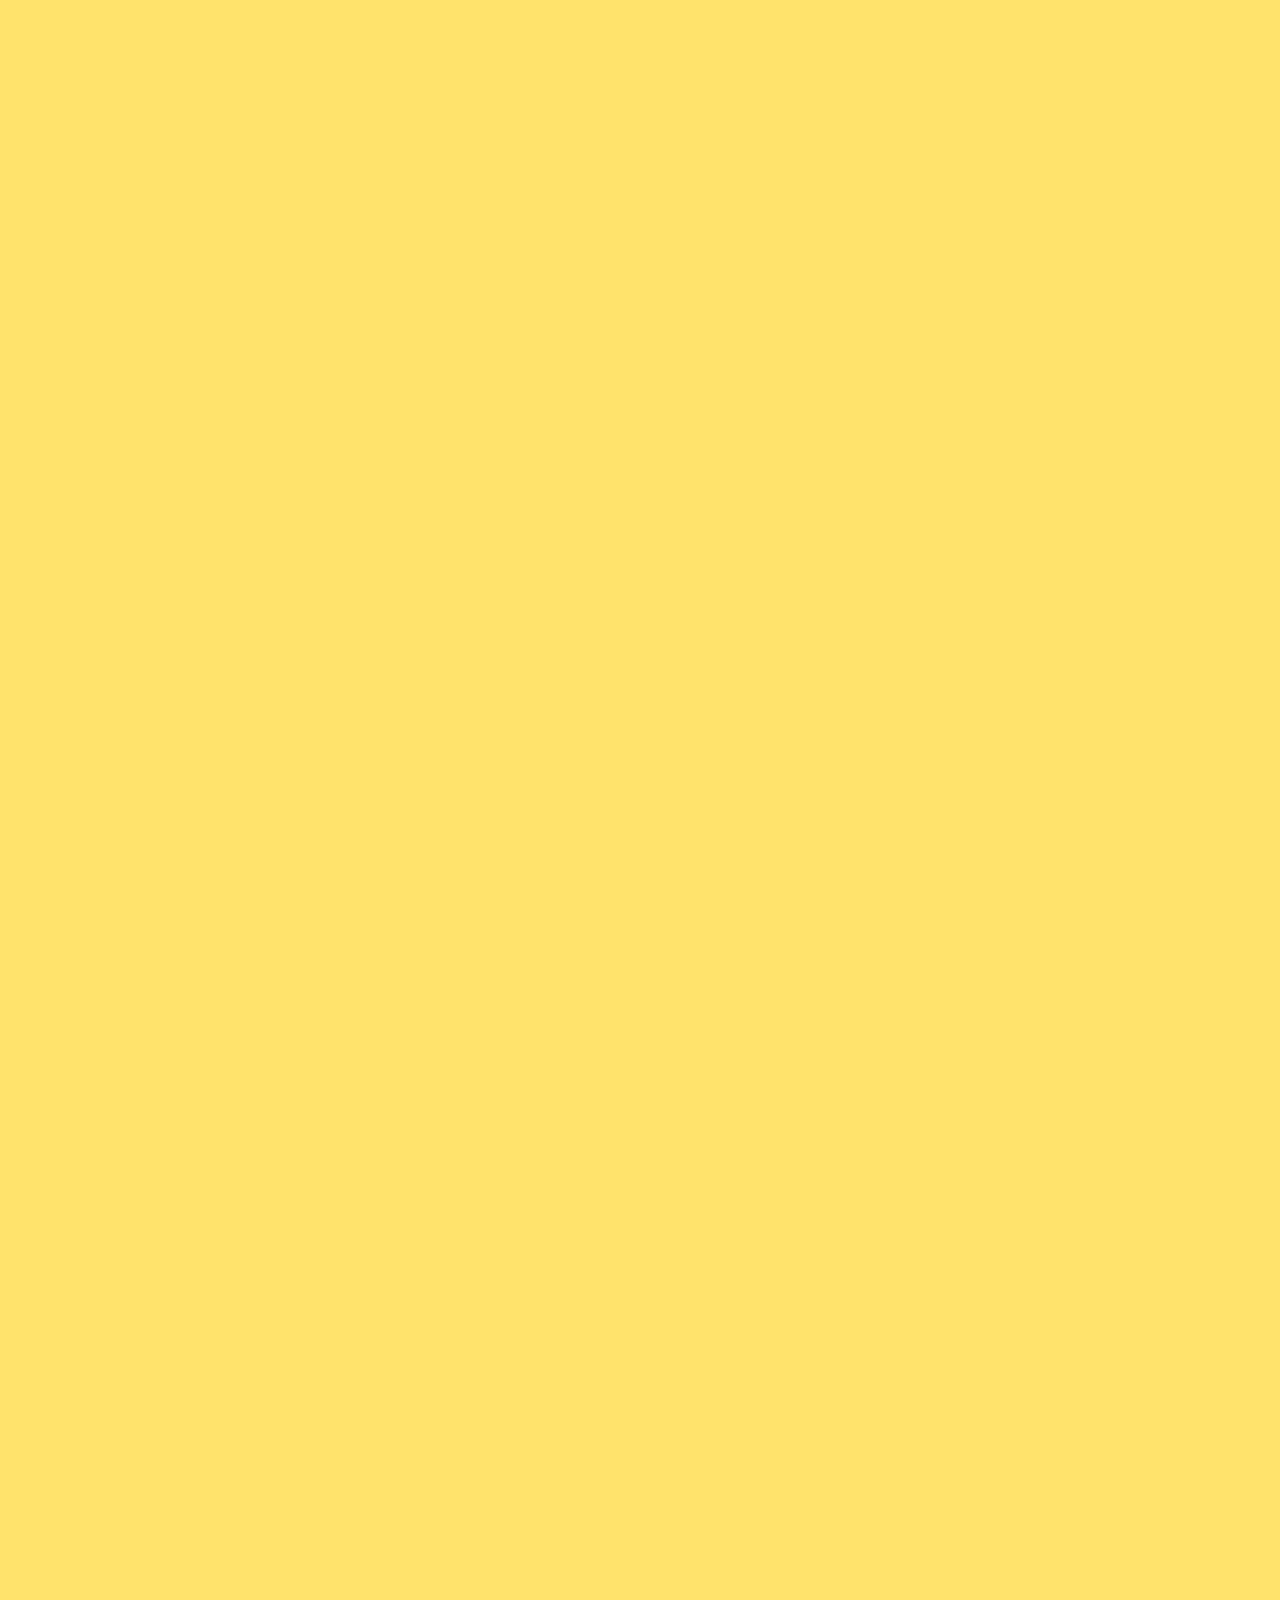
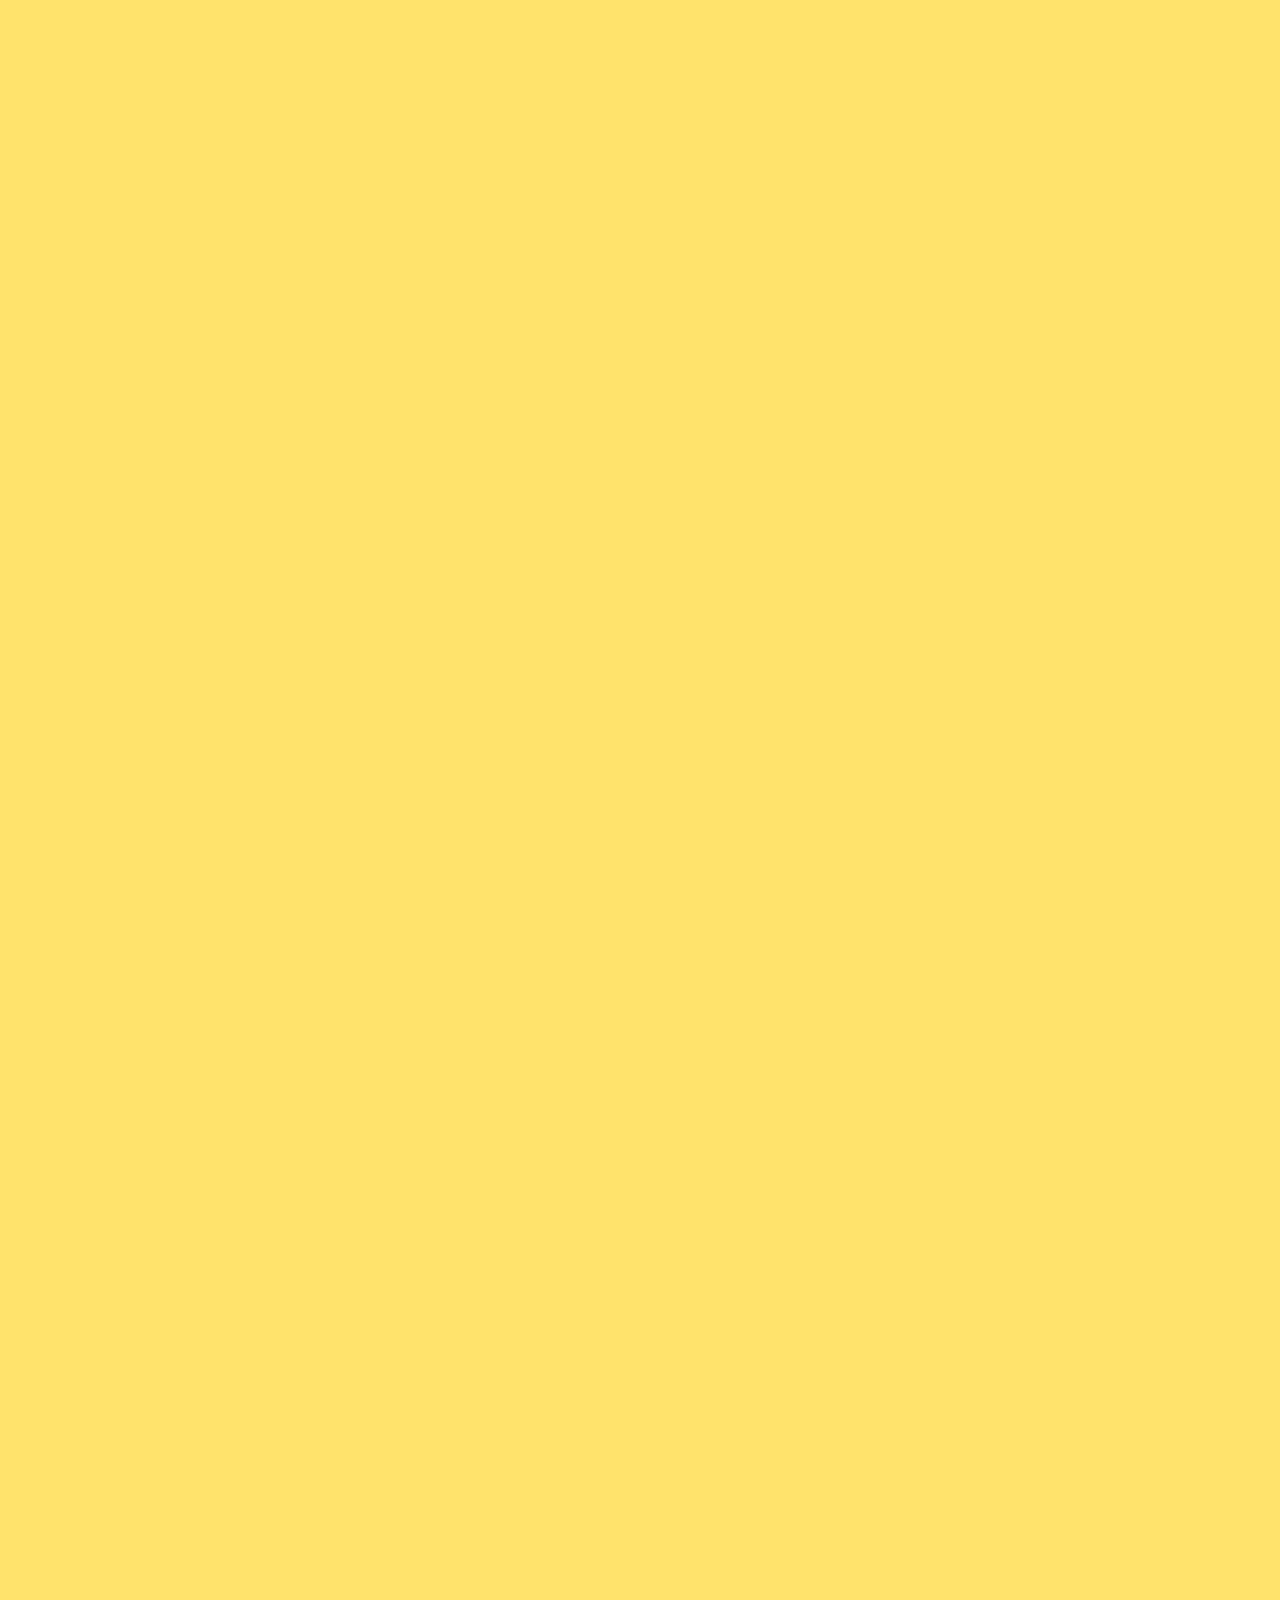
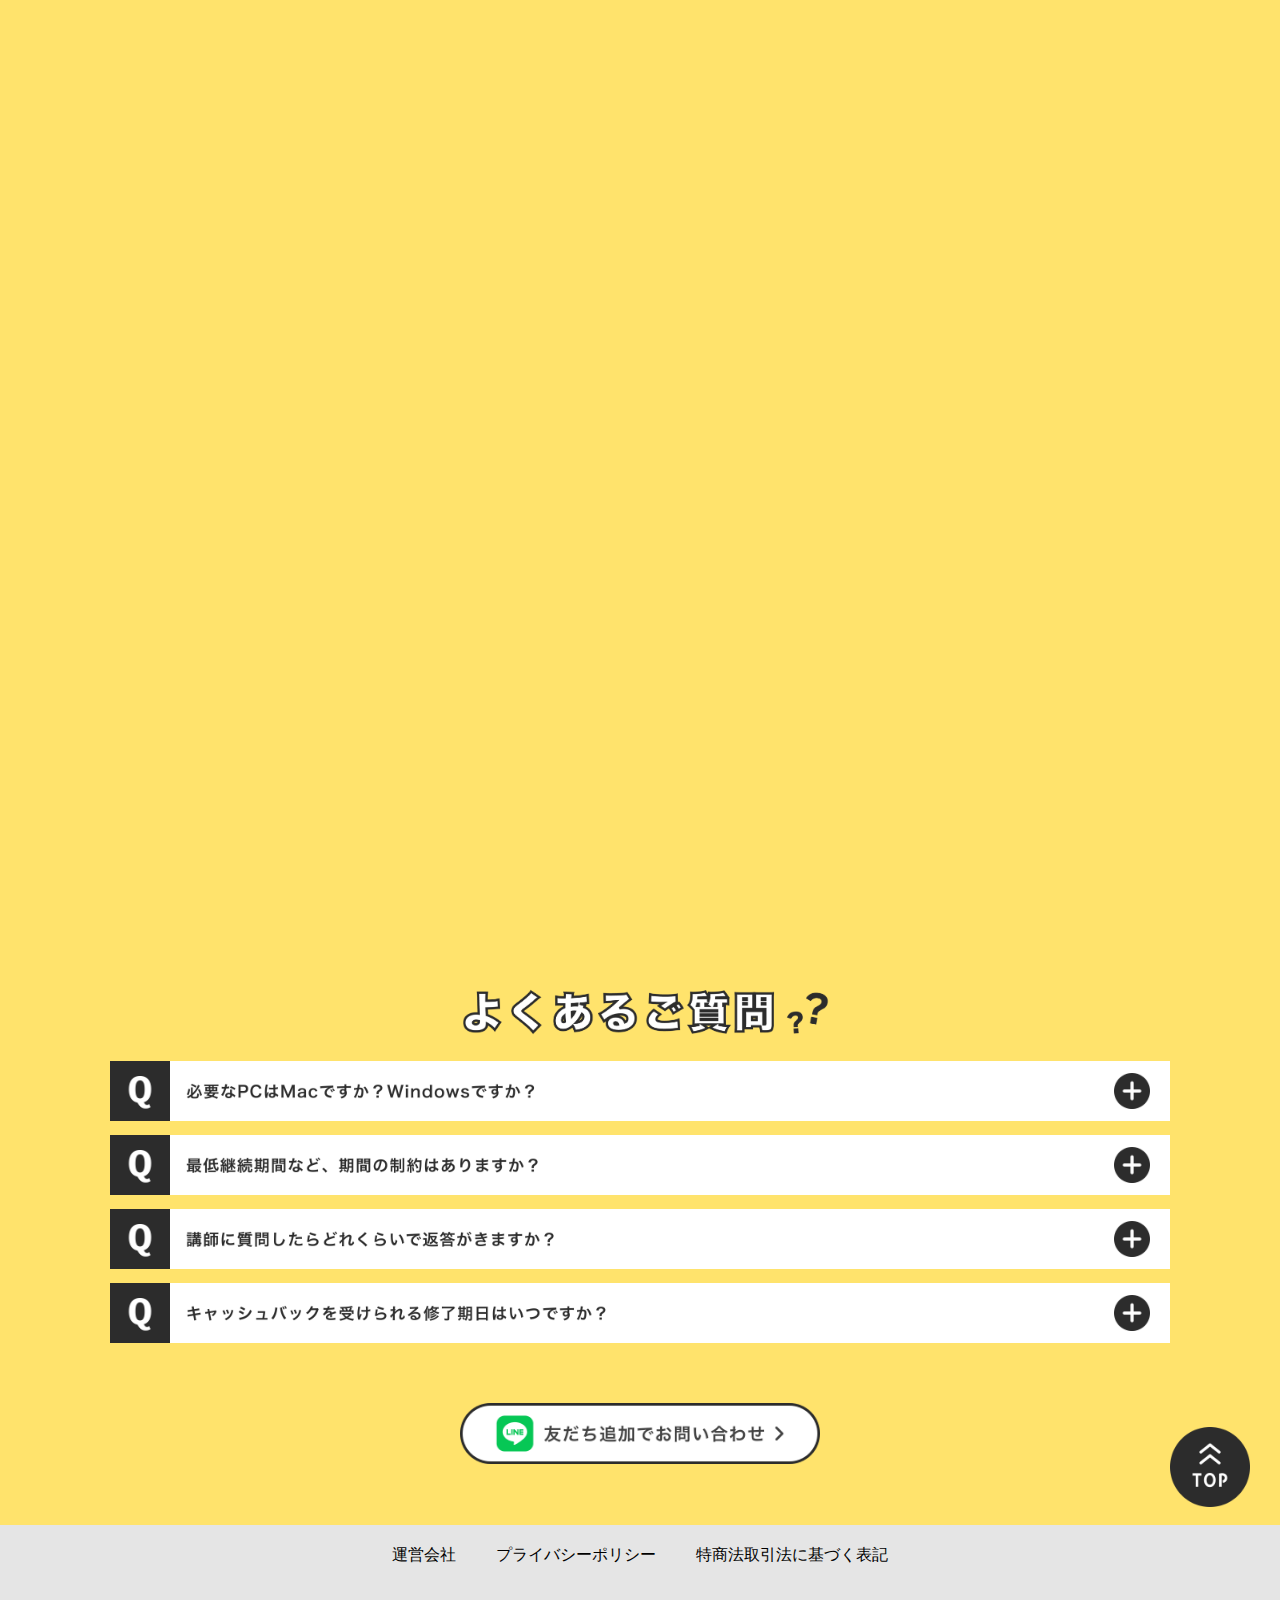
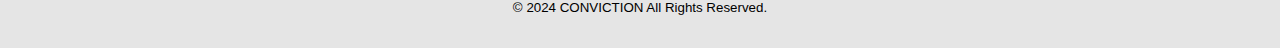
==== commit 9b6ce521: "いいえいえいいえ" ====
--- a/index.html
+++ b/index.html
@@ -31,7 +31,11 @@
 <body>
 <div class="l-wrap">
   <div id="loader">
-    <p class="txt">ローディング中</p>
+    <div class="spinner">
+      <div class="bounce1"></div>
+      <div class="bounce2"></div>
+      <div class="bounce3"></div>
+    </div>
   </div>
   <header class="l-header">
     <h1><img class="p-logo" src="assets/img/dezamemo-logo.png" alt="デザメモ"></h1>
@@ -42,7 +46,7 @@
   <main>
     <div class="pc-only">
       <div>
-        <img class="p-copyPC smooth" src="assets/img/copy-pc.png" alt="マンツーマンで基礎の基礎から徹底指導！カリキュラム＋コーチング型デザイン学習プログラム">
+        <div id="loadPC"><img class="p-copyPC" src="assets/img/copy-pc.png" alt="マンツーマンで基礎の基礎から徹底指導！カリキュラム＋コーチング型デザイン学習プログラム"></div>
         <img class="l-visualPC" src="assets/img/main-visual-pc.png" alt="トップビジュアル">
       </div>
       <div class="p-contentsPC fade">
@@ -72,19 +76,19 @@
             <li class="p-planWrapPC">
               <img class="p-planPCImg" src="assets/img/5month-plan.png" alt="5ヶ月プラン">
               <div class="p-planTopPC">
-                <a href="https://buy.stripe.com/3cs6rL7TDbpi7ZubIR" target="_blank" rel="noopener noreferrer"><img class="p-planTopPC__topBtn" src="assets/img/5month-btn.png" alt="5ヶ月プランを購入"></a>
+                <a href="https://buy.stripe.com/6oE4jDb5Pctm7ZuaER" target="_blank" rel="noopener noreferrer"><img class="p-planTopPC__topBtn" src="assets/img/5month-btn.png" alt="5ヶ月プランを購入"></a>
               </div>
               <div class="p-planBtmPC">
-                <a href="https://buy.stripe.com/8wM9DXa1LeBu5RmdR0" target="_blank" rel="noopener noreferrer"><img class="p-planBtmPC__btn" src="assets/img/5month-btn.png" alt="5ヶ月プランを購入"></a>
+                <a href="https://buy.stripe.com/7sI4jD5Lvbpi3Je28m" target="_blank" rel="noopener noreferrer"><img class="p-planBtmPC__btn" src="assets/img/5month-btn.png" alt="5ヶ月プランを購入"></a>
               </div>
             </li>
             <li class="p-planWrapPC">
               <img class="p-planPCImg" src="assets/img/10month-plan.png" alt="10ヶ月プラン">
               <div class="p-planTopPC">
-                <a href="https://buy.stripe.com/9AQ3fzddX8d64Ni00b" target="_blank" rel="noopener noreferrer"><img class="p-planTopPC__topBtn" src="assets/img/10month-btn.png" alt="10ヶ月プランを購入"></a>
+                <a href="https://buy.stripe.com/dR68zT0rb8d6a7C3cr" target="_blank" rel="noopener noreferrer"><img class="p-planTopPC__topBtn" src="assets/img/10month-btn.png" alt="10ヶ月プランを購入"></a>
               </div>
               <div class="p-planBtmPC">
-                <a href="https://buy.stripe.com/14keYh0rb792bbGeV6" target="_blank" rel="noopener noreferrer"><img class="p-planBtmPC__btn" src="assets/img/10month-btn.png" alt="10ヶ月プランを購入"></a>
+                <a href="https://buy.stripe.com/5kA17r6Pzctm0x2fZe" target="_blank" rel="noopener noreferrer"><img class="p-planBtmPC__btn" src="assets/img/10month-btn.png" alt="10ヶ月プランを購入"></a>
               </div>
             </li>
           </ul>
@@ -183,7 +187,7 @@
     <div class="mb-only">
       <img class="l-visualMB" src="assets/img/main-visual-mb.png" alt="トップビジュアル">
       <div class="l-topContents">
-        <img class="p-copyMB smooth" src="assets/img/copy-mb.png" alt="マンツーマンで基礎の基礎から徹底指導！カリキュラム＋コーチング型デザイン学習プログラム">
+        <div id="loadMB"><img class="p-copyMB" src="assets/img/copy-mb.png" alt="マンツーマンで基礎の基礎から徹底指導！カリキュラム＋コーチング型デザイン学習プログラム"></div>
         <button class="p-topBtnMB" type="button">
           <a href="https://lin.ee/nksVy8W" target="_blank" rel="noopener noreferrer"><img class="p-topBtnMB__img" src="assets/img/top-btn.png" alt="友だち追加からはじめる"></a>
         </button>
--- a/assets/css/style.css
+++ b/assets/css/style.css
@@ -2,20 +2,13 @@
   position: fixed;
   width: 100%;
   height: 100vh;
-  background-color: #fff;
-  z-index: 555;
+  background-color: #FFE36C;
   top: 0;
   left: 0;
   display: flex;
   justify-content: center;
   align-items: center;
   z-index: 9999;
-}
-
-#loader .txt {
-  font-size: 45px;
-  font-weight: bold;
-  color: rgb(30, 50, 93);
 }
 
 .loaded {
@@ -844,4 +837,46 @@
 .p-line {
   color: #3F70F5;
   border-bottom: 1px solid #3F70F5;
+}
+
+.spinner {
+  margin: 100px auto 0;
+  width: 70px;
+  text-align: center;
+}
+
+.spinner > div {
+  width: 18px;
+  height: 18px;
+  background-color: #333;
+
+  border-radius: 100%;
+  display: inline-block;
+  -webkit-animation: sk-bouncedelay 1.4s infinite ease-in-out both;
+  animation: sk-bouncedelay 1.4s infinite ease-in-out both;
+}
+
+.spinner .bounce1 {
+  -webkit-animation-delay: -0.32s;
+  animation-delay: -0.32s;
+}
+
+.spinner .bounce2 {
+  -webkit-animation-delay: -0.16s;
+  animation-delay: -0.16s;
+}
+
+@-webkit-keyframes sk-bouncedelay {
+  0%, 80%, 100% { -webkit-transform: scale(0) }
+  40% { -webkit-transform: scale(1.0) }
+}
+
+@keyframes sk-bouncedelay {
+  0%, 80%, 100% { 
+    -webkit-transform: scale(0);
+    transform: scale(0);
+  } 40% { 
+    -webkit-transform: scale(1.0);
+    transform: scale(1.0);
+  }
 }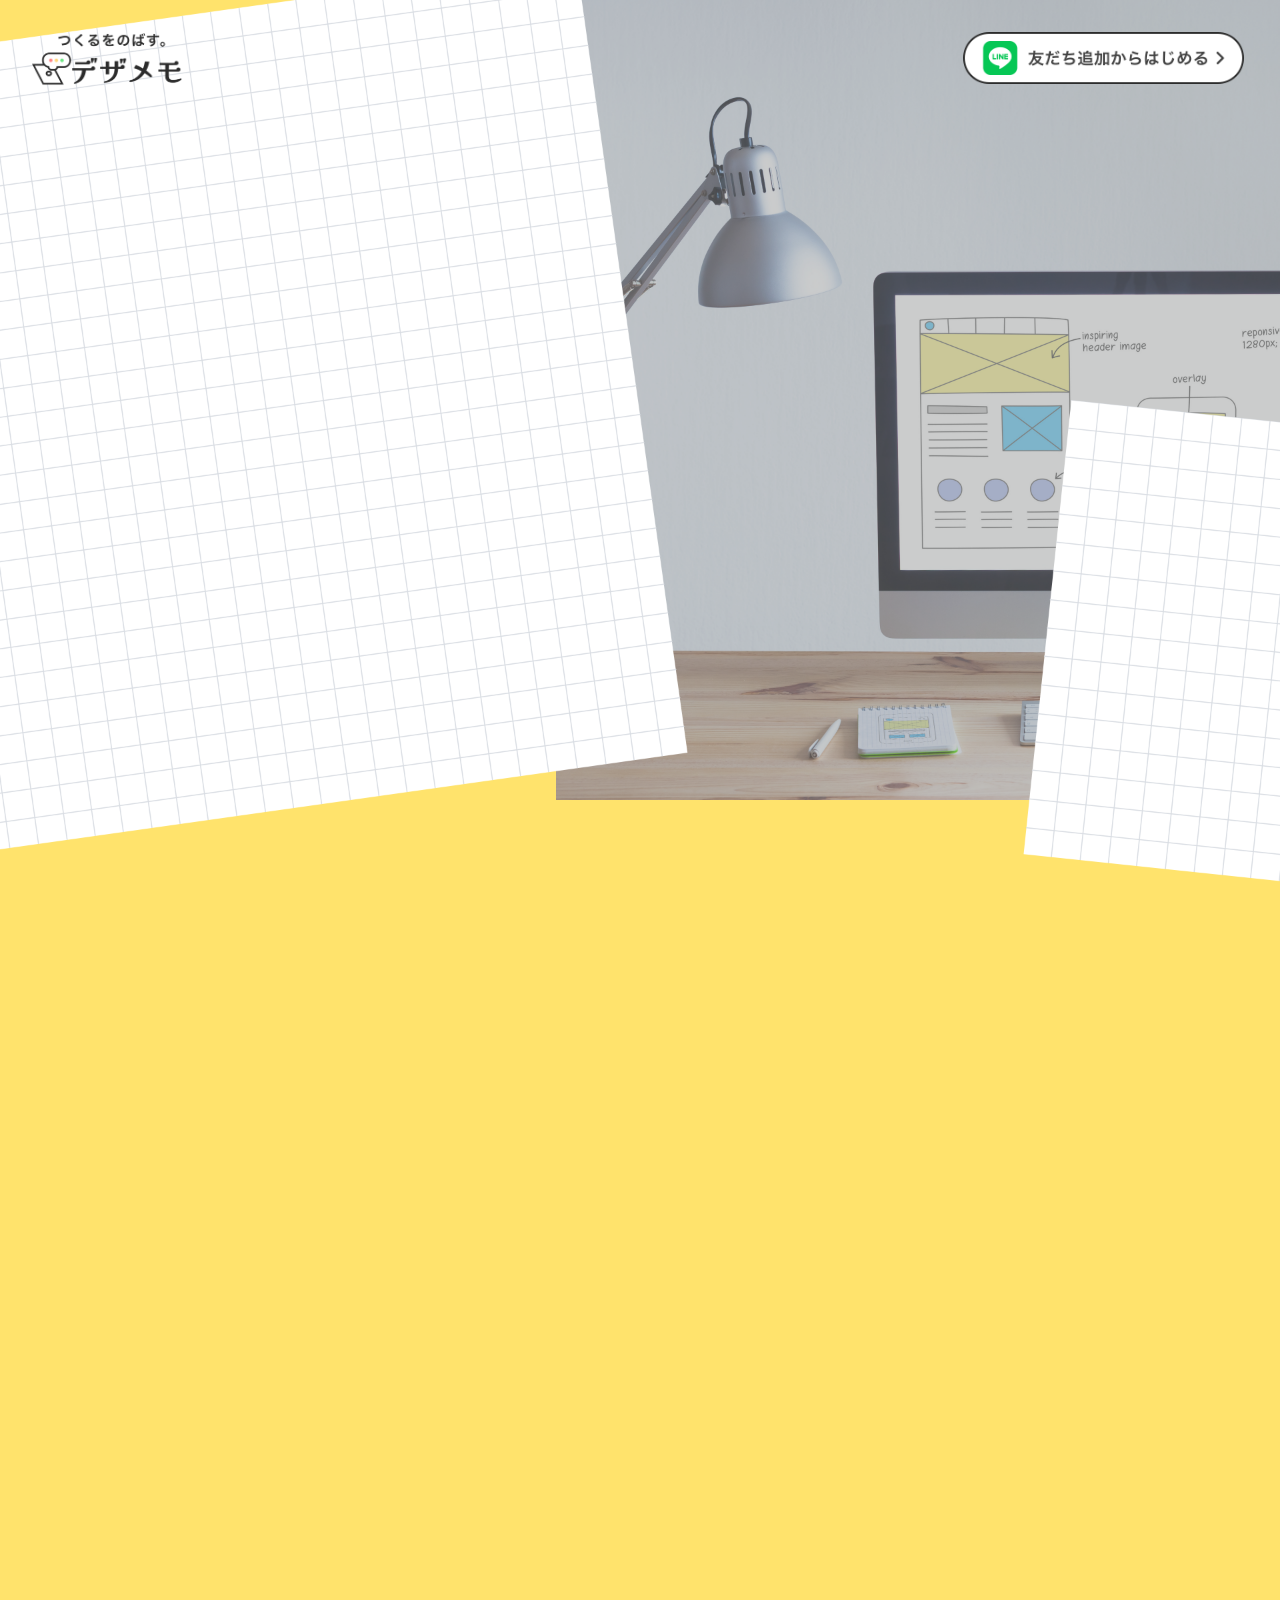
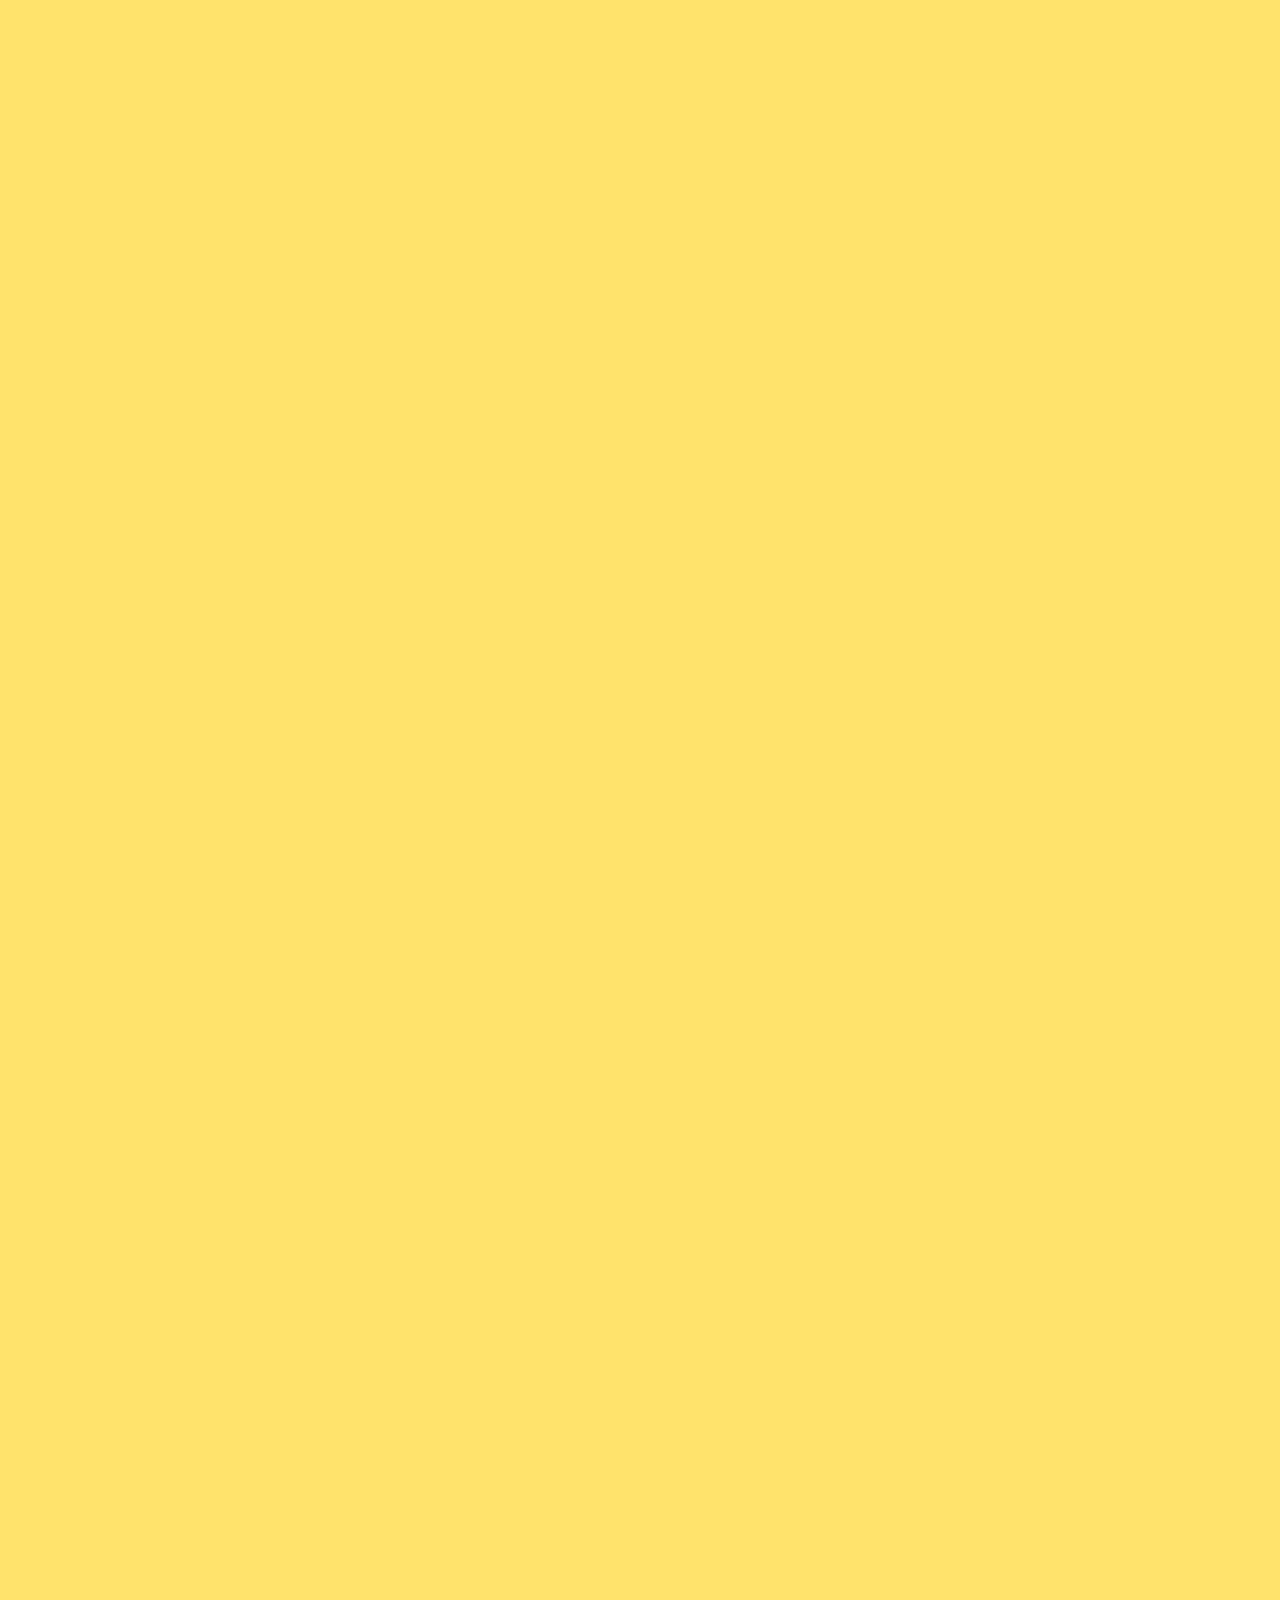
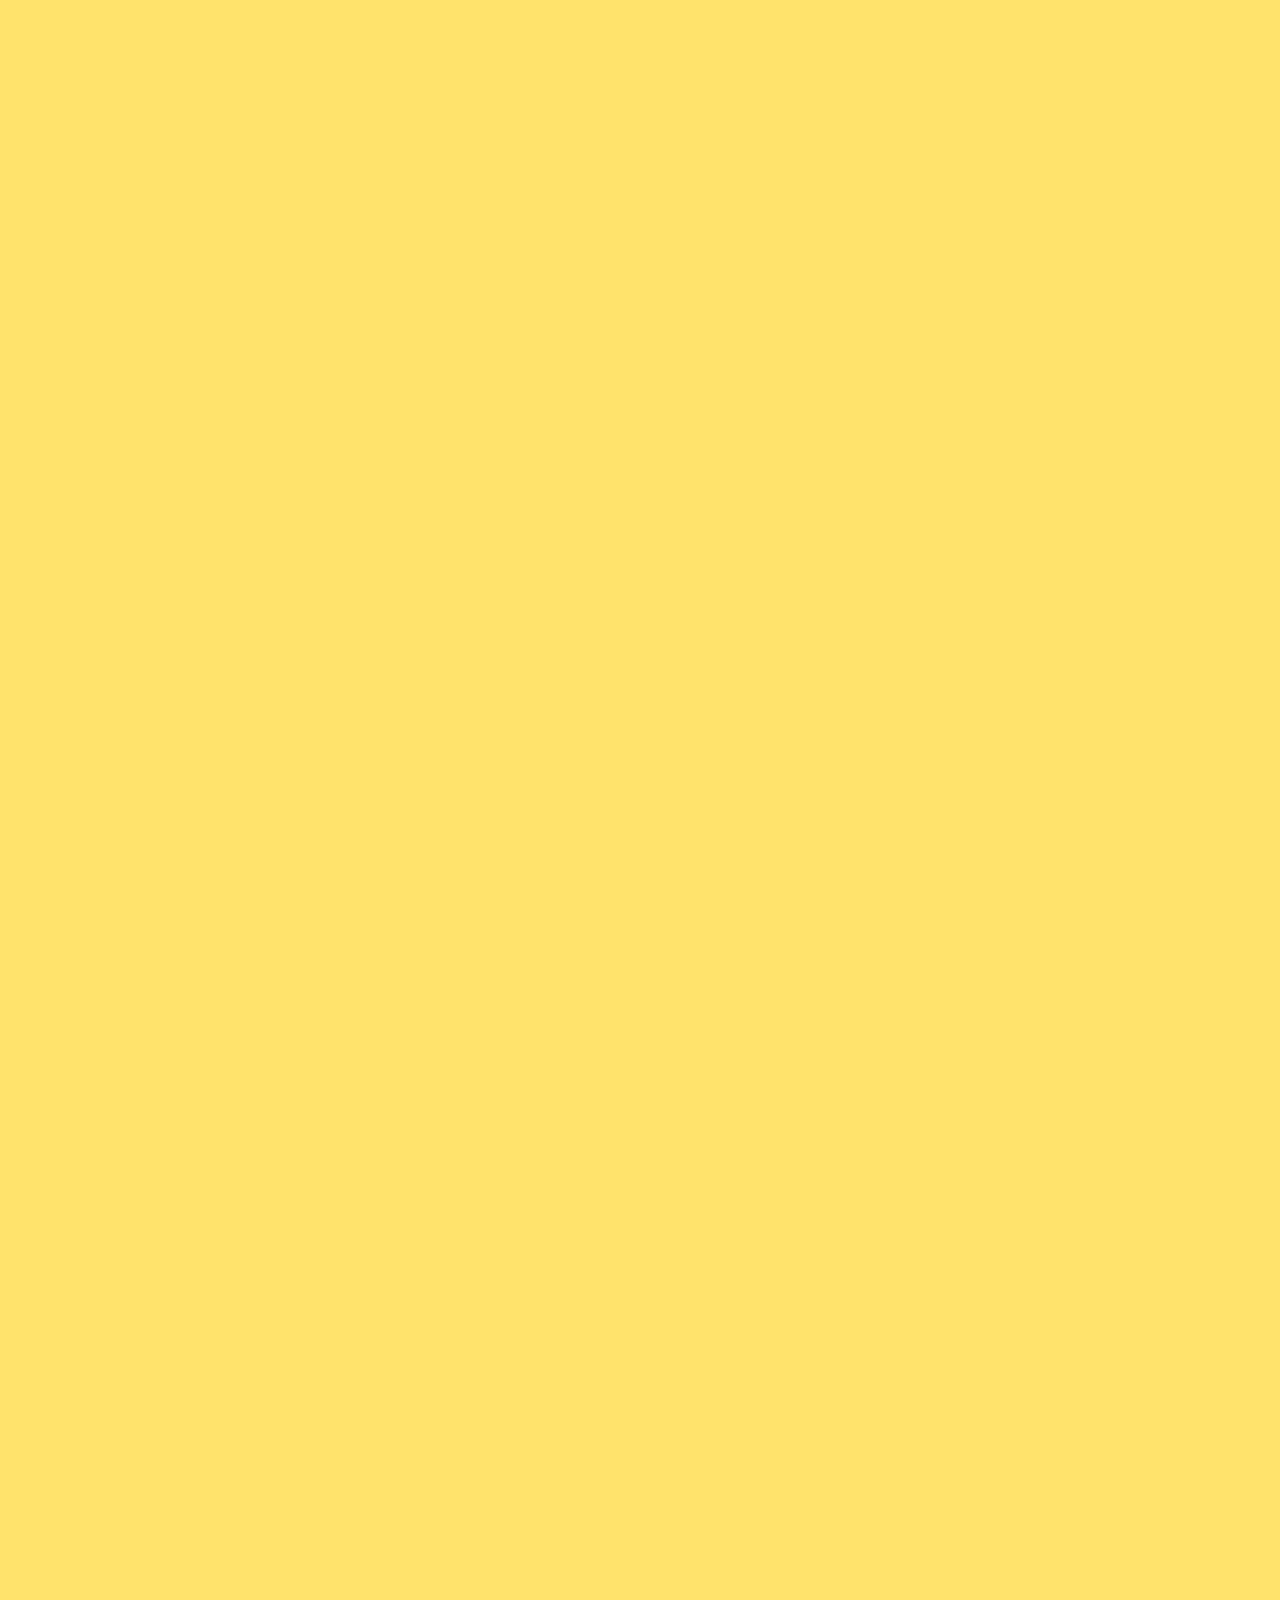
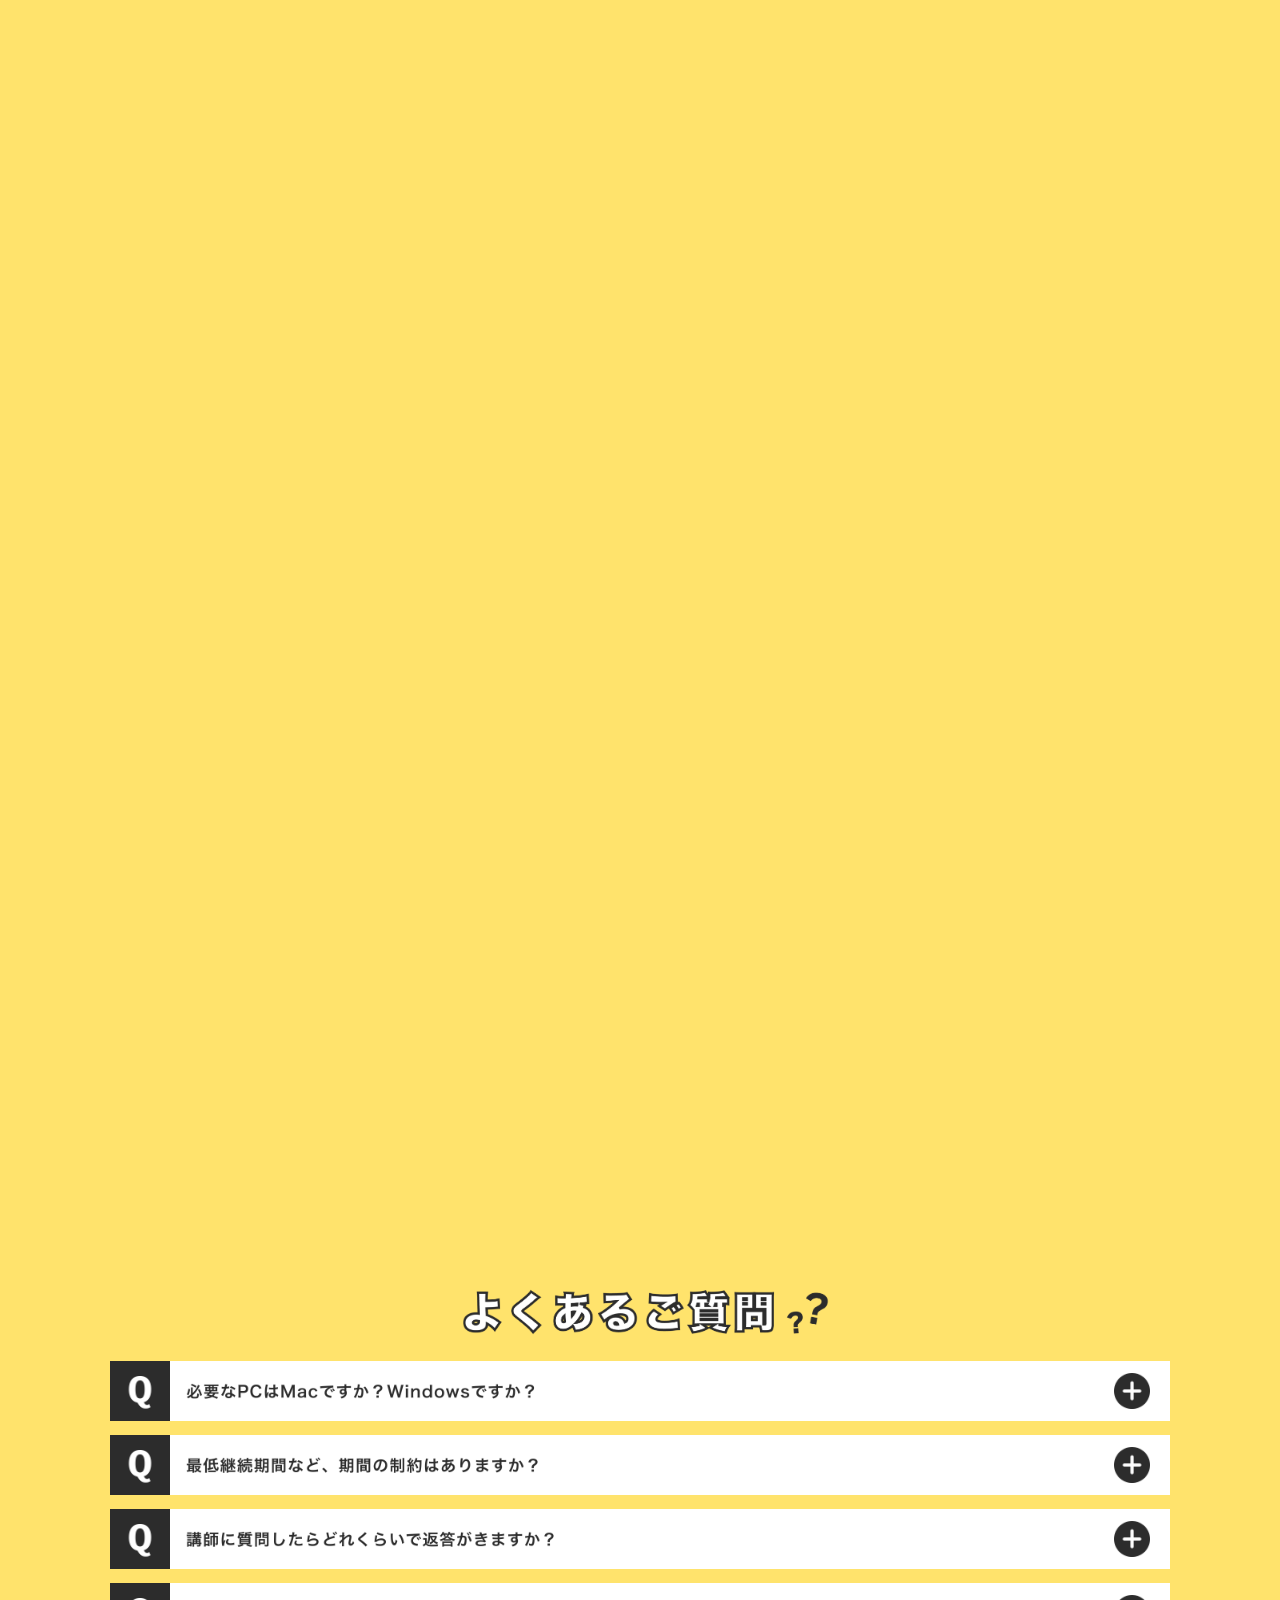
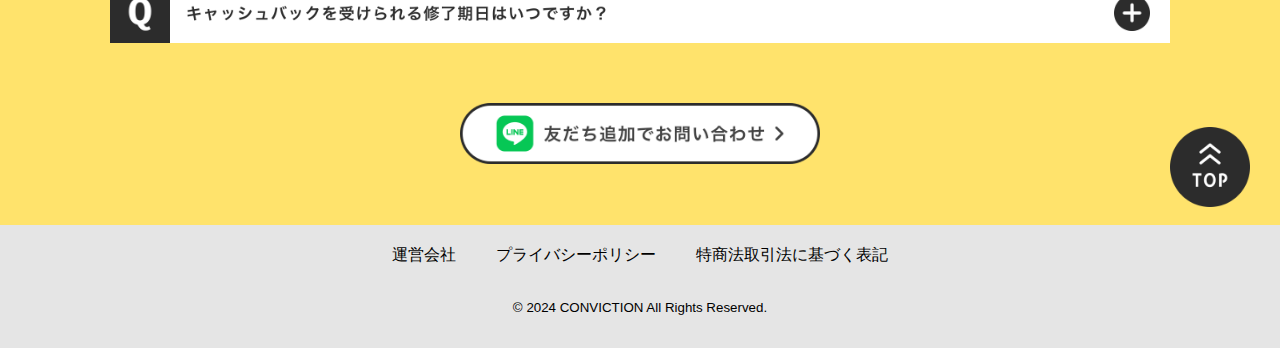
==== commit 954e7eef: "yyy" ====
--- a/index.html
+++ b/index.html
@@ -50,6 +50,9 @@
         <img class="l-visualPC" src="assets/img/main-visual-pc.png" alt="トップビジュアル">
       </div>
       <div class="p-contentsPC fade">
+        <img class="p-titlePC__banner" src="assets/img/banner-500tester.png" alt="テスターバナー">
+      </div>
+      <div class="p-contentsPC fade">
         <h2><img class="p-titlePC" src="assets/img/merit-title-pc.png" alt="デザメモ3つのメリット"></h2>
         <div class="p-meritPC">
           <img class="p-meritPC__img" src="assets/img/merit-pc.png" alt="3つのメリット">
@@ -191,6 +194,9 @@
         <button class="p-topBtnMB" type="button">
           <a href="https://lin.ee/nksVy8W" target="_blank" rel="noopener noreferrer"><img class="p-topBtnMB__img" src="assets/img/top-btn.png" alt="友だち追加からはじめる"></a>
         </button>
+      </div>
+      <div class="p-contentsMB fade">
+        <img class="p-titleMB__banner" src="assets/img/banner-500tester.png" alt="テスターバナー">
       </div>
       <div class="p-contentsMB fade">
         <h2><img class="p-titleMB" src="assets/img/merit-title-mb.png" alt="デザメモ3つのメリット"></h2>
--- a/assets/css/style.css
+++ b/assets/css/style.css
@@ -99,10 +99,23 @@
   height: 70px;
 }
 
+.p-titlePC__banner {
+  display: block;
+  margin: 0 auto;
+  height: 240px;
+}
+
 .p-titleMB {
   display: block;
   margin: 0 auto;
   height: 120px;
+}
+
+.p-titleMB__banner {
+  display: block;
+  margin: 0 auto;
+  width: calc(100% - 16px);
+  height: auto;
 }
 
 .p-meritPC {
